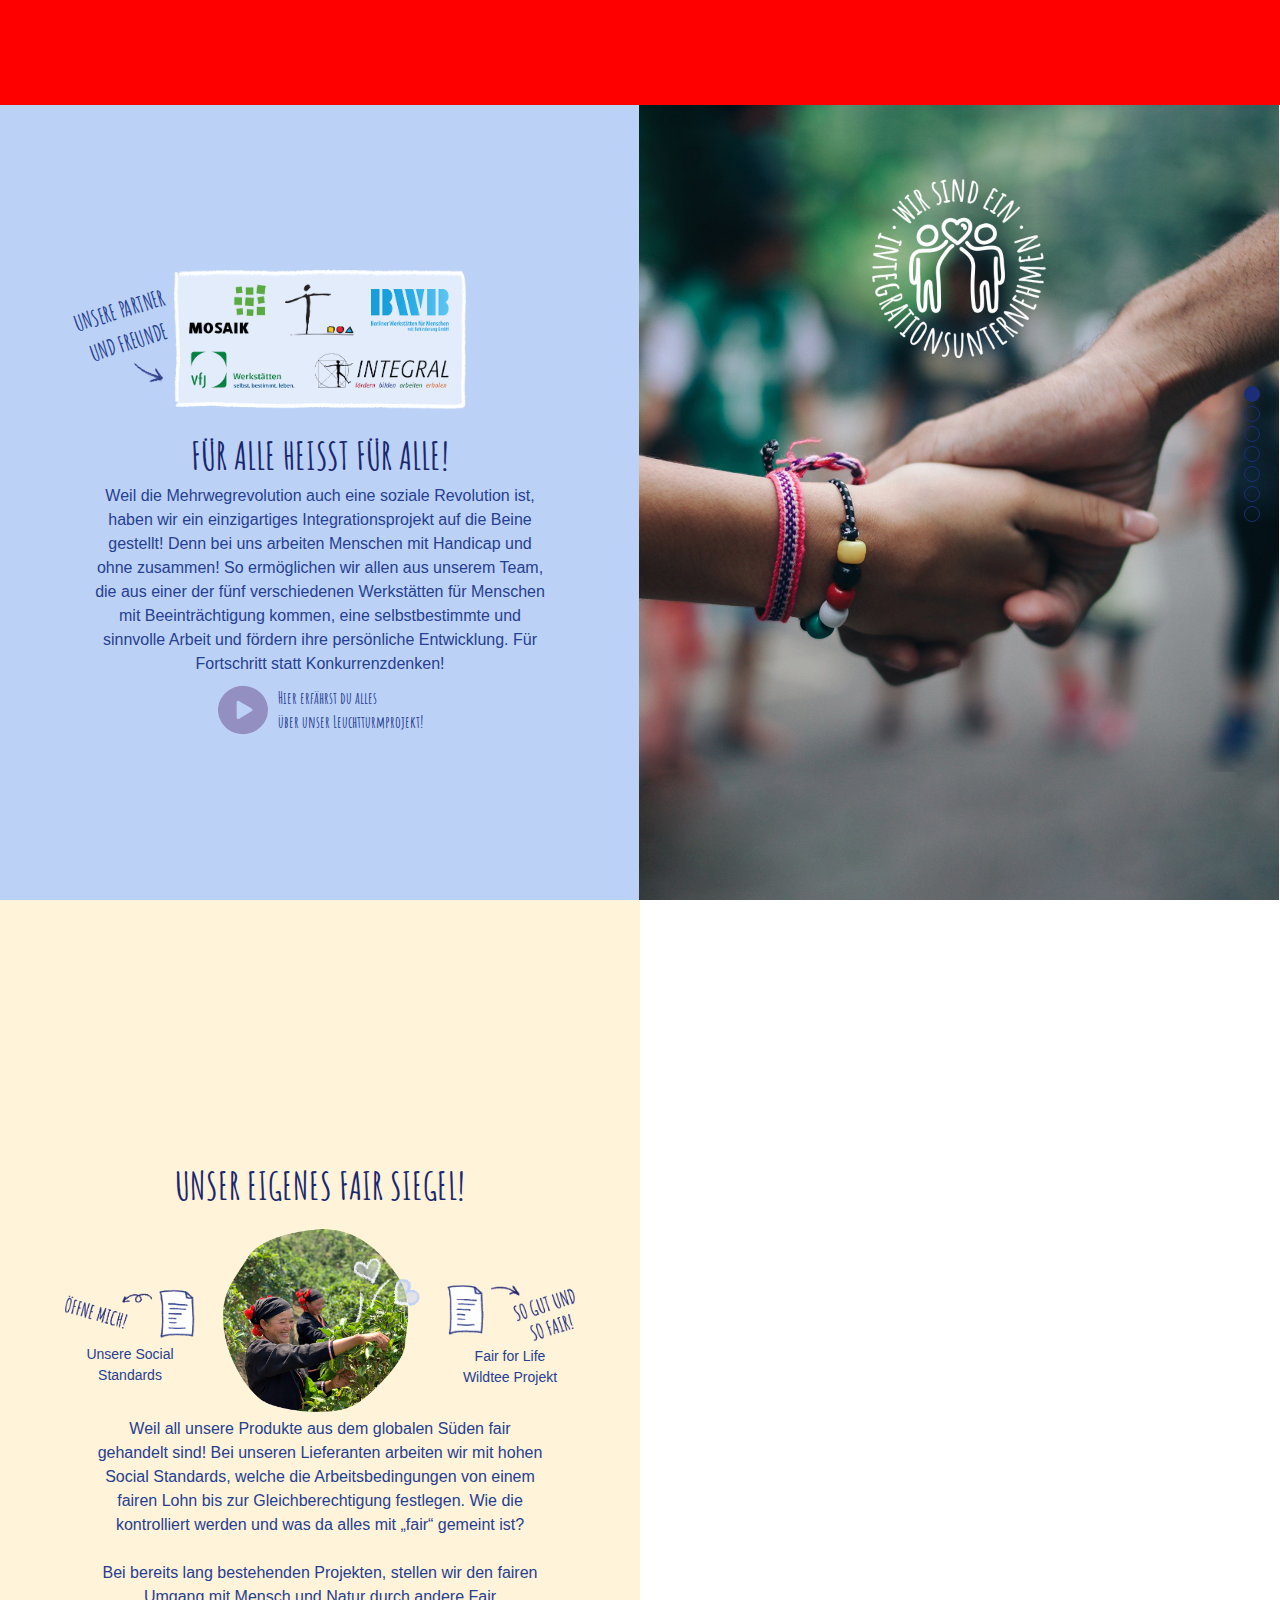
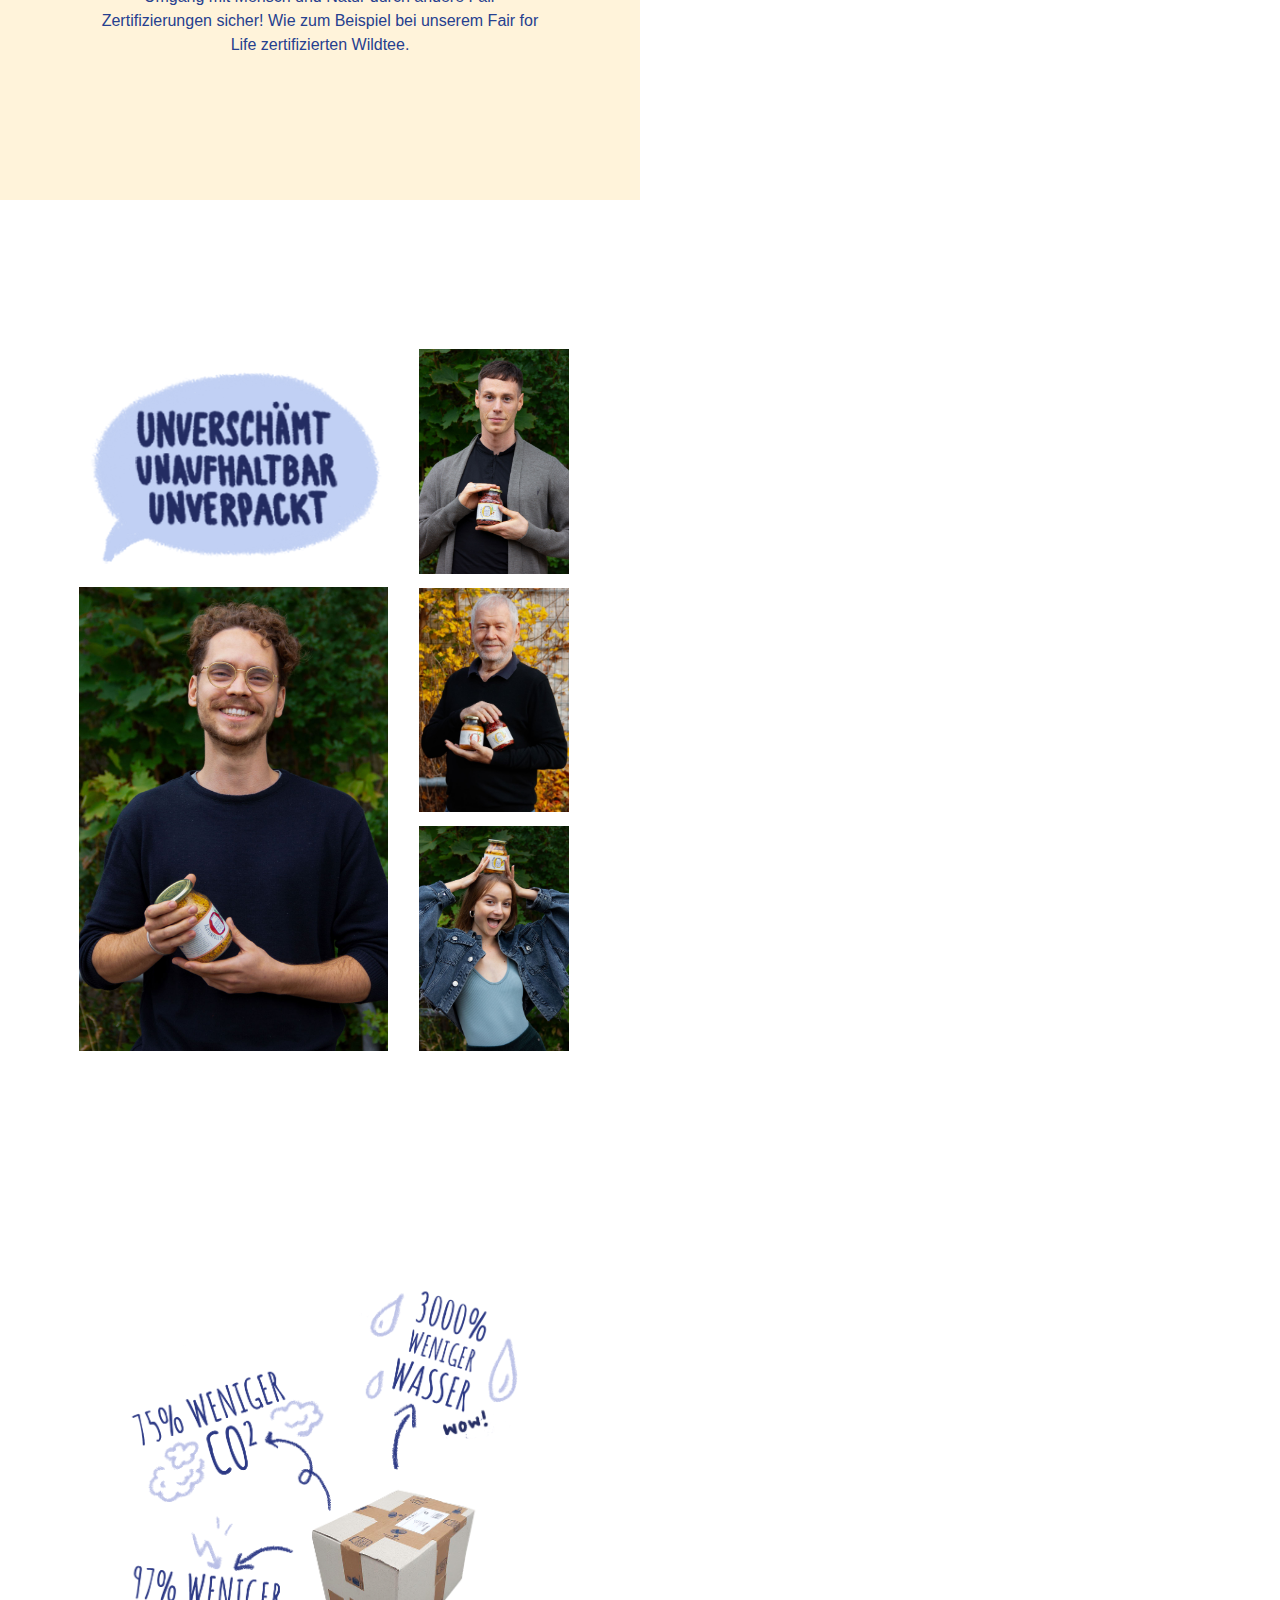
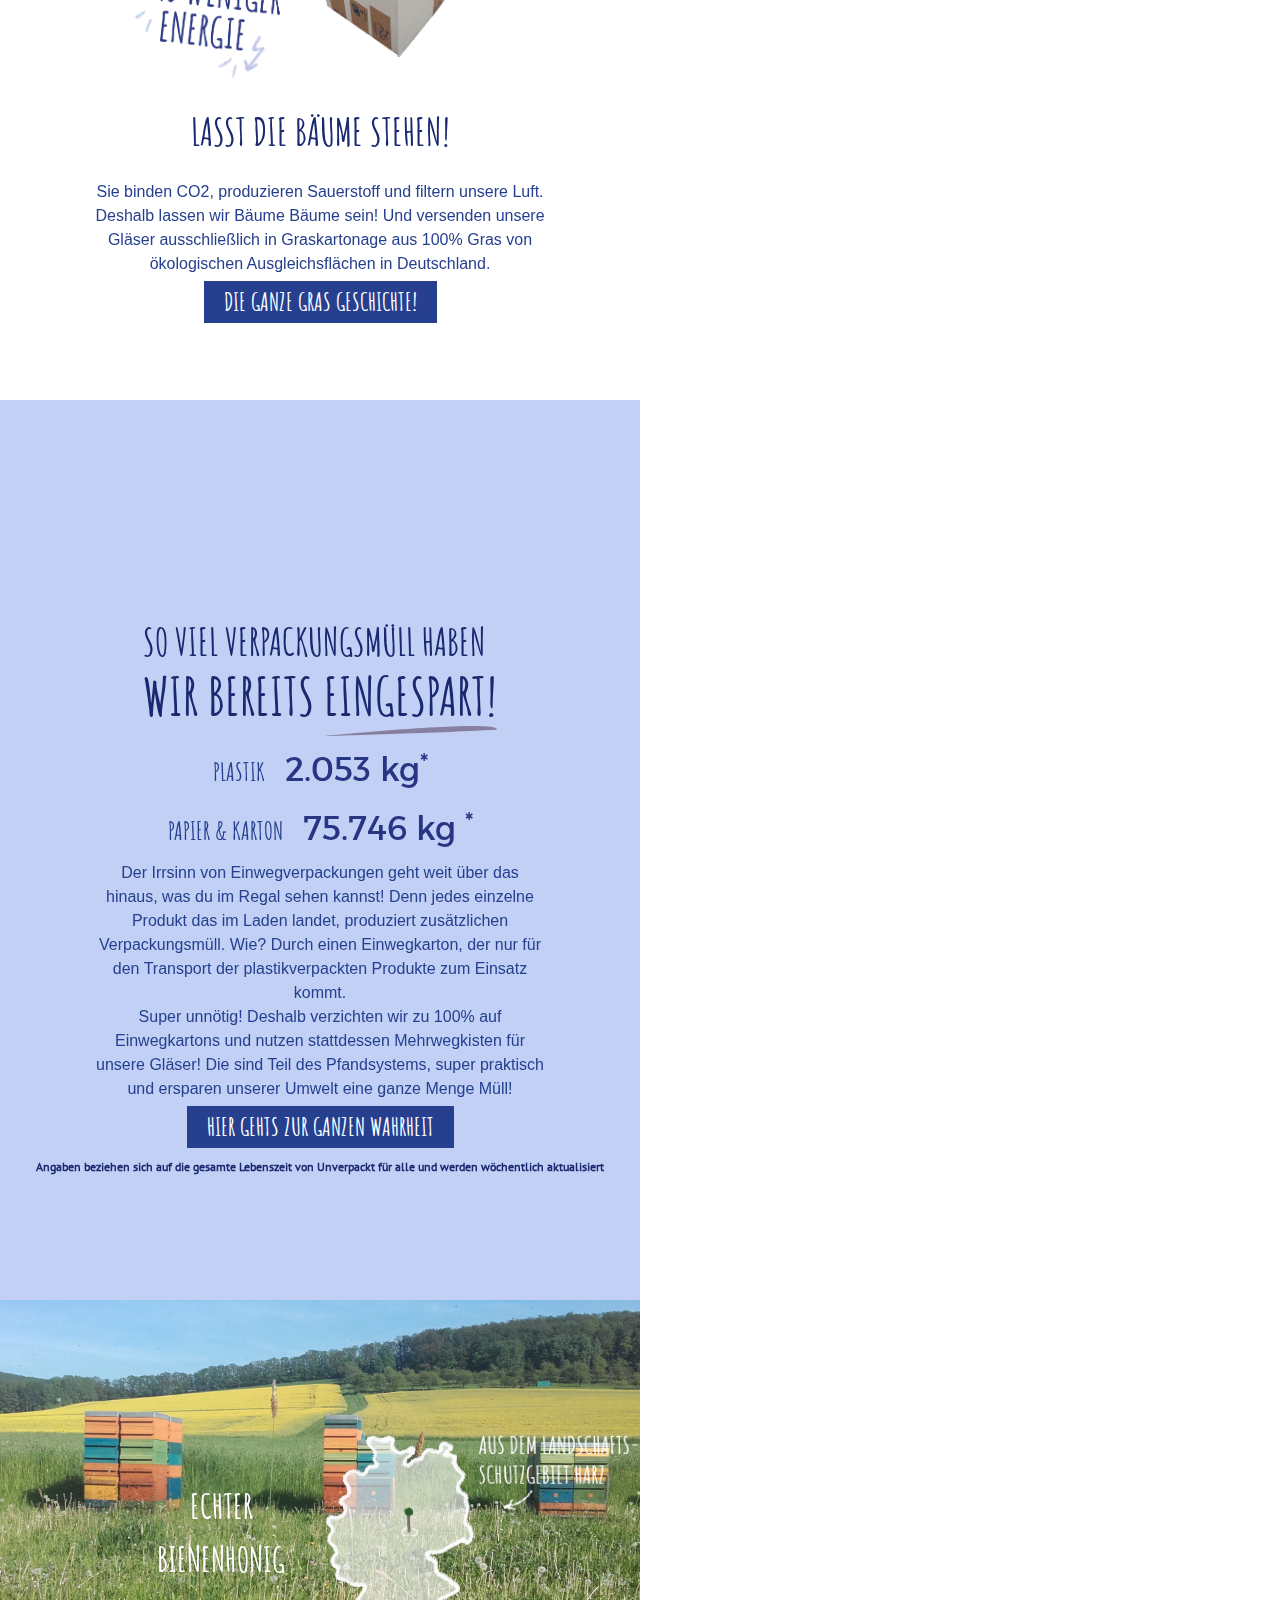
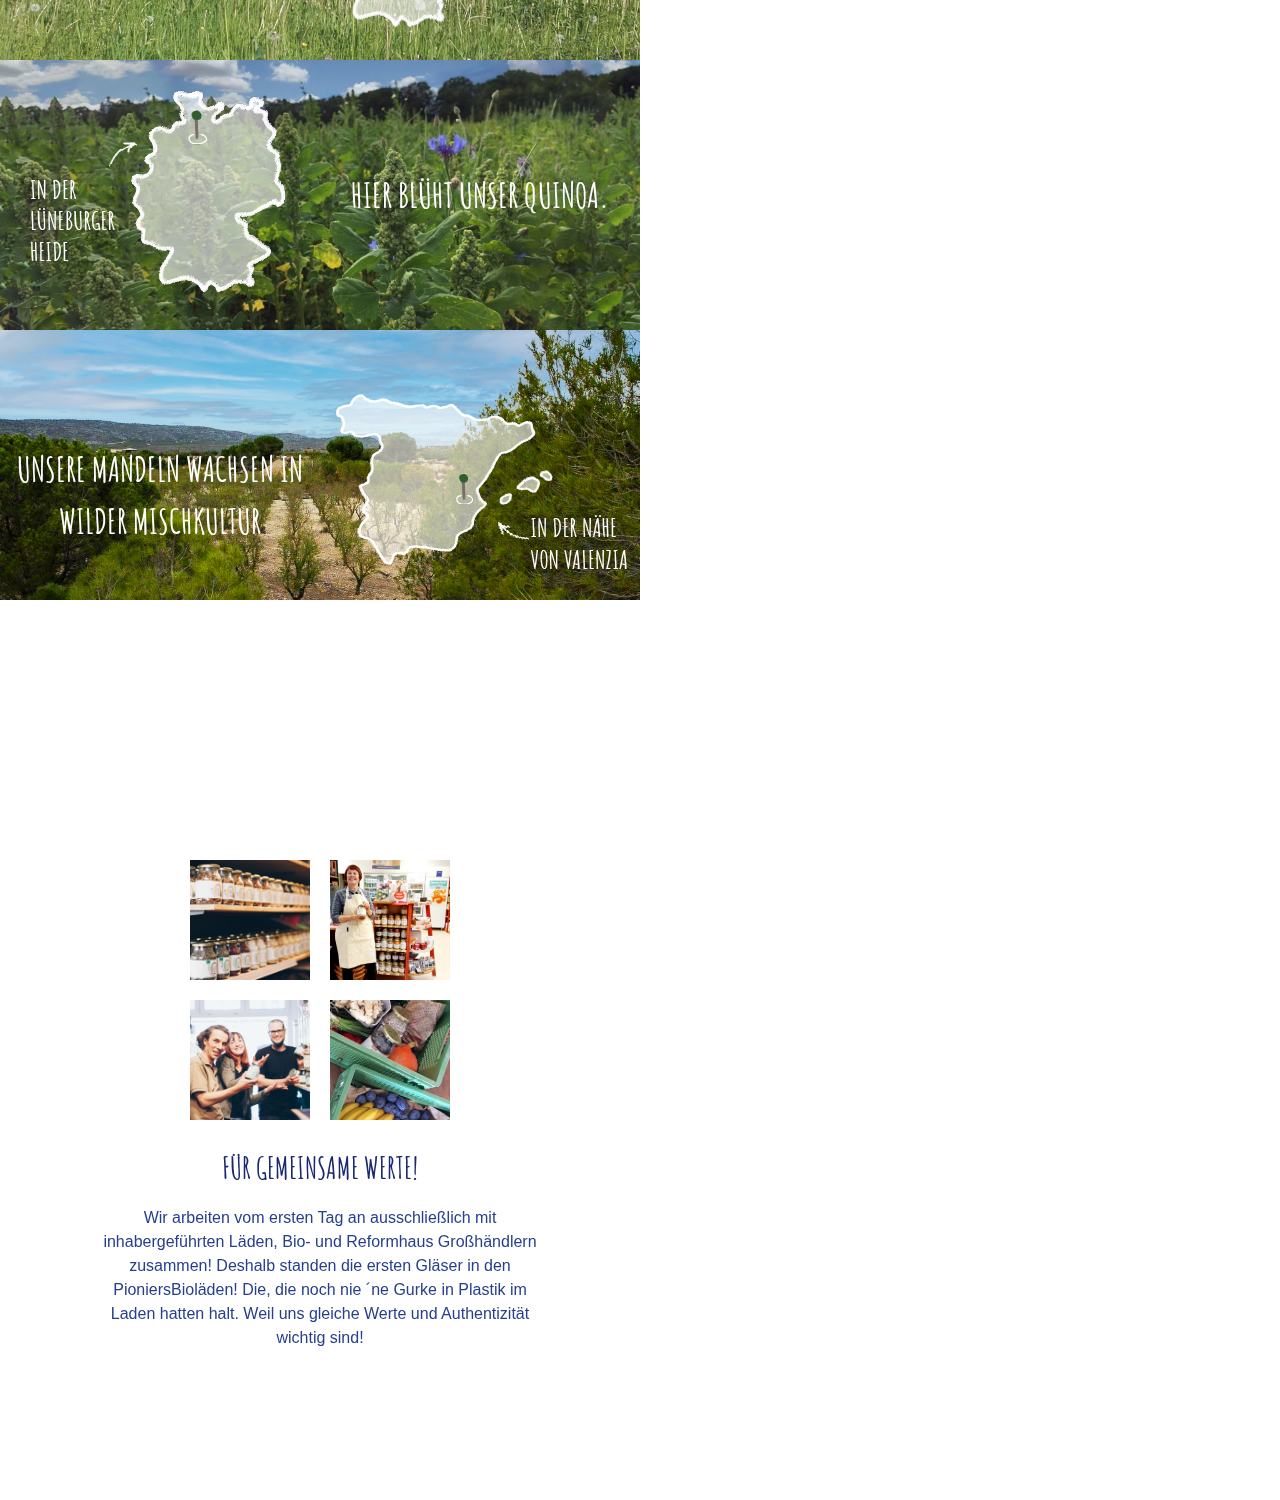
==== index.html @ de97c331 "update" ====
<!DOCTYPE html>
<html lang="en">
<head>
    <meta charset="UTF-8">
    <meta http-equiv="X-UA-Compatible" content="IE=edge">
    <meta name="viewport" content="width=device-width, initial-scale=1.0">
    <title>Document</title>
    <link rel="stylesheet" href="https://stackpath.bootstrapcdn.com/bootstrap/4.5.2/css/bootstrap.min.css" />
    <link rel="stylesheet" href="./jquery.multiscroll.css" />
    <link rel="stylesheet" href="./style.css">
</head>
<body>
    <div class="pseudo-header">
        
    </div>

    <div id="multiscroll">
        <div class="ms-left">
            <div class="ms-section split-slider__first-section_left-side" data-position="1">
                <div class="split-slider__section-wrapper">
                    <div class="split-slider__element">
                        <img src="./1/Das-sindWir_Inklusion_nur-kasten.png" alt="" class="split-slider__img split-slider__das-img">
                        <div class="split-slider__point-hint">
                            <p class="split-slider__point-hint-text hint-font">
                                UNSERE PARTNER<br>
                                UND FREUNDE
                            </p>
                            <img src="./1/Das-sindWir_Inklusion_nurPfeil.png" alt="" class="split-slider__point-hint-img">
                        </div>
                    </div>
                    <div class="split-slider__element">
                        <h3 class="split-slider__title text-center mb-0">
                            FÜR ALLE HEISST FÜR ALLE!
                        </h3>
                    </div>
                    <div class="split-slider__element">
                        <p class="split-slider__text text-center">
                            Weil die Mehrwegrevolution auch eine soziale Revolution ist, haben wir ein einzigartiges Integrationsprojekt auf die Beine gestellt! Denn bei uns arbeiten Menschen mit Handicap und ohne zusammen! So ermöglichen wir allen aus unserem Team, die aus einer der fünf verschiedenen Werkstätten für Menschen mit Beeinträchtigung kommen, eine selbstbestimmte und sinnvolle Arbeit und fördern ihre persönliche Entwicklung. Für Fortschritt statt Konkurrenzdenken!
                        </p>
                    </div>
                    <a href="https://vimeo.com/518509422https://vimeo.com/518509422" target="_blank" class="split-slider__element split-slider__link-wrapper d-flex align-items-center">
                        <img src="./1/Playbutton.svg" alt="" class="split-slider__img split-slider__play-button ">
                        <p class="split-slider__text hint-font">
                            Hier erfährst du alles
                            <br>
                            über unser Leuchtturmprojekt!
                        </p>
                    </a>
                </div>
            </div>
            <div class="ms-section split-slider__second-section_left-side" data-position="3">
                <div class="split-slider__section-wrapper">
                    <div class="split-slider__element">
                        <h3 class="split-slider__title text-center">
                            UNSER EIGENES FAIR SIEGEL!
                        </h3>
                    </div>
                    <div class="second_left-section__imgs-wrapper split-slider__element">
                        <div class="second-left-section__img-left">
                            <div class="split-slider__second-section_bottom">
                                <img src="./crop/Element 5.png" alt="" class="split-slider__img object-contain">
                            </div>
                            <p class="split-slider__text text-center ms__fs14px">
                                Unsere Social<br>
                                Standards
                            </p>
                        </div>

                        <img src="./2/FairerTee_mitHerz2.png" alt="" class="split-slider__img second-left-section__img">

                        <div class="secont-right-section__img-right">
                            <div class="split-slider__second-section_bottom">
                                <img src="./crop/Element 4.png" alt="" class="split-slider__img object-contain">
                            </div>
                            <p class="split-slider__text text-center ms__fs14px">
                                Fair for Life<br>
                                Wildtee Projekt
                            </p>
                        </div>
                    </div>
                    <div class="split-slider__element">
                        <p class="split-slider__text text-center">
                            Weil all unsere Produkte aus dem globalen Süden fair gehandelt sind!
                            Bei unseren Lieferanten arbeiten wir mit hohen Social Standards, welche
                            die Arbeitsbedingungen von einem fairen Lohn bis zur Gleichberechtigung
                            festlegen. Wie die kontrolliert werden und was da alles mit „fair“ gemeint ist?
                            <br>
                            <br>
                            Bei bereits lang bestehenden Projekten, stellen wir den fairen Umgang mit
                            Mensch und Natur durch andere Fair Zertifizierungen sicher! Wie zum Beispiel
                            bei unserem Fair for Life zertifizierten Wildtee.
                        </p>
                    </div>
                </div>
            </div>
            <div class="ms-section ms-third-section-left-part" data-position="5">
                <div class="ms-container d-flex">
                    <div class="ms-row ms-left-side-colmumn">
                        <div class="ms-col ms-left-side-column__block__top">
                            <img src="./3-noch nicht vollständig/Sprechblase_unverschaemt-unaufhaltbar-unverpackt.png" alt="" class="ms-left-side-column__img__top">
                        </div>
                        <div class="ms-col ms-left-column-wrapper">
                            <img src="./3-noch nicht vollständig/Leonhard1.jpg" alt="" class="ms-hover-img ms-left-side-column__img__bottom">
                            <img src="./3-noch nicht vollständig/Leonhard2.jpg" alt="" class="ms-hover-img">
                        </div>
                    </div>
                    <div class="ms-row ms-right-side-column">
                        <div class="ms-col">
                            <img src="./3-noch nicht vollständig/Timo1.jpg" alt="" class="ms-hover-img">
                            <img src="./3-noch nicht vollständig/Timo3.jpg" alt="" class="ms-hover-img">
                        </div>
                        <div class="ms-col">
                            <img src="./3-noch nicht vollständig/new/Peter1.jpg" alt="" class="ms-hover-img">
                            <img src="./3-noch nicht vollständig/new/Peter2.jpg" alt="" class="ms-hover-img">
                        </div>
                        <div class="ms-col">
                            <img src="./3-noch nicht vollständig/new/Josephine-1.jpg" alt="" class="ms-hover-img">
                            <img src="./3-noch nicht vollständig/Josephine-2.jpg" alt="" class="ms-hover-img">
                        </div>
                    </div>
                </div>
            </div>
            <div class="ms-section split-slider__third-section-left-side" data-position="7">
                <div class="split-slider__section-wrapper">
                    <div class="split-slider__element">
                        <img src="./4/Einsparung_Graskarton.png" alt="" class="thid-section__img_left-side">
                    </div>
                    <div class="split-slider__element">
                        <h3 class="split-slider__title">
                            LASST DIE BÄUME STEHEN!
                        </h3>
                    </div>
                    <div class="split-slider__element">
                        <p class="split-slider__text text-center split-slider__big-text">
                            Sie binden CO2, produzieren Sauerstoff und filtern unsere Luft.
                            Deshalb lassen wir Bäume Bäume sein! Und versenden unsere
                            Gläser ausschließlich in Graskartonage aus 100% Gras von
                            ökologischen Ausgleichsflächen in Deutschland.
                        </p>
                    </div>
                    <div class="split-slider__element">
                        <a class="split-slider__blue-button" href="https://www.unverpackt-fuer-alle.de/blog/portfolio-item/unser-versand/" target="_blank">
                            <h6>  DIE GANZE GRAS GESCHICHTE! </h6>
                        </a>
                    </div>
                </div>
            </div>
            <div class="ms-section split-slider__fourth-section_left-side" data-position="9">
                <div class="split-slider__section-wrapper ">
                    <div class="split-slider__element">
                        <h3 class="split-slider__title fourth-section__left-side-title">
                            SO VIEL VERPACKUNGSMÜLL HABEN
                        </h3>
                        <h4 class="fourth-section__left-side-title text-center">
                            WIR BEREITS  <span class="split-slider__border-img_bottom">EINGESPART!</span>
                        </h4>
                    </div>
                    <div class="split-slider__element d-flex flex-column align-items-center">
                        <h5 class="split-slider__title">
                            PLASTIK <span class="split-slider__big-num">2.053 kg<span class="little-sim">*</span></span>
                        </h5>   
                        <h5 class="split-slider__title">
                            PAPIER & KARTON <span class="split-slider__big-num">75.746 kg <span class="little-sim">*</span></span>
                        </h5>  
                    </div>
                    <div class="split-slider__element">
                        <p class="split-slider__text text-center">
                            Der Irrsinn von Einwegverpackungen geht weit über das hinaus, was du
                            im Regal sehen kannst! Denn jedes einzelne Produkt das im Laden landet,
                            produziert zusätzlichen Verpackungsmüll. Wie? Durch einen Einwegkarton,
                            der nur für den Transport der plastikverpackten Produkte zum Einsatz kommt. 
                            <br>
                            Super unnötig! Deshalb verzichten wir zu 100% auf Einwegkartons und
                            nutzen stattdessen Mehrwegkisten für unsere Gläser! Die sind Teil des
                            Pfandsystems, super praktisch und ersparen unserer Umwelt eine ganze
                            Menge Müll! 
                        </p>   
                    </div>
                    <div class="split-slider__element br-unset">
                        <a href="https://www.unverpackt-fuer-alle.de/blog/portfolio-item/gesparter-verpackungsmuell/" target="_blank" class="split-slider__blue-button br-unset">
                            <h6 class="br-unset">HIER GEHTS ZUR GANZEN WAHRHEIT</h6>
                        </a>   
                    </div>
                    <div class="split-slider__element">
                        <div class="split-slider__hint pt-sans" style="font-weight: 700; font-size: 12px;">
                            Angaben beziehen sich auf die gesamte Lebenszeit von Unverpackt für alle und werden wöchentlich aktualisiert
                        </div>
                    </div>
                </div>
            </div>
            <div class="ms-section split-slider__sixth-section_left-side" data-position="11">
                <div class="split-slider__map_top">
                    <div class="d-flex split-slider__map-wrapper justify-content-center align-items-end">
                        <p class="split-slider__title-map">
                            ECHTER<br>
                            BIENENHONIG
                        </p>
                        <div class="split-slider__element">
                            <div class="splider-slider__element-map-wrapper">
                                <img src="./6/Deutschland_Harz_mitText.png" alt="" class="split-slider__map">
                            </div>
                        </div>
                    </div>
                </div>
                <div class="split-slider__map_center">
                    <div class="d-flex justify-content-center align-items-end">
                        <div class="split-slider__element">
                            <div class="splider-slider__element-map-wrapper">
                                <img src="./6/Deutschland_LueneburgerHeide_mitText.png" alt="" class="split-slider__map">
                            </div>
                        </div>
                        <p class="split-slider__title-map">
                            HIER BLÜHT UNSER QUINOA.
                        </p>
                    </div>
                </div>
                <div class="split-slider__map_bottom">
                    <div class="d-flex  justify-content-center align-items-end">
                        <p class="split-slider__title-map">
                            UNSERE MANDELN WACHSEN IN<br>
                            WILDER MISCHKULTUR
                        </p>
                        <div class="split-slider__element">
                            <div class="splider-slider__element-map-wrapper">
                                <img src="./6/Spanien_Valenzia_mitText.png" alt="" class="split-slider__map">
                            </div>
                        </div>
                    </div>
                </div>
            </div>
            <div class="ms-section split-slider__seventh-section_left-side" data-position="13">
               <div class="split-slider__section-wrapper ">
                   <div class="d-flex flex-column align-items-center justify-cotent-center split-slider__element">
                        <div class="d-flex split-slider__element">
                            <img src="./7/Laeden_1.jpg" alt="">
                            <img src="./7/Laeden_2.jpg" alt="">
                        </div>
                        <div class="d-flex split-slider__element">
                            <img src="./7/Laeden_3.jpg" alt="">
                            <img src="./7/Laeden_4.jpg" alt="">
                        </div>
                   </div>
                   <div class="split-slider__element">
                       <h2 class="split-slider__title">
                            FÜR GEMEINSAME WERTE!
                       </h2>
                       <p class="split-slider__text text-center">
                        Wir arbeiten vom ersten Tag an ausschließlich mit
                        inhabergeführten Läden, Bio- und Reformhaus Großhändlern
                        zusammen! Deshalb standen die ersten Gläser in den PioniersBioläden! Die, die noch nie ´ne Gurke in Plastik im Laden hatten
                        halt. Weil uns gleiche Werte und Authentizität wichtig sind!                        
                       </p>
                   </div>
               </div> 
            </div>
        </div>

        <div class="ms-right">
            <div class="ms-section split-slider__first-section_right-side" data-position="2"></div>
            <div class="ms-section split-slider__second-section_right-side" data-position="4">
                <div class="split-slider__section-wrapper justify-content-center">
                    <div class="d-flex split-slider__block_top">
                        <img src="./2/Element 12.png" alt="" class="split-slider__img">

                        <div class="d-flex split-slider__block_center">
                            <a href="https://www.unverpackt-fuer-alle.de/blog/portfolio-item/fair-siegel/" target="_blank" class="split-slider__white-button ms-border">
                                <h6>MEHR DAZU</h6>
                            </a>
                        </div>
                    </div>
                    
                    <div class="d-flex split-slider__block-bottom">

                    </div>
                </div>
            </div>
            <div class="ms-section ms-third-section-right-part" data-position="6">
                <div class="ms-container d-flex">
                    <div class="ms-row ms-right-side-column">
                        <div class="ms-col ms-col-first-img">
                            <img src="./3-noch nicht vollständig/new/Wolfgang1.jpg" alt="" class="ms-hover-img">
                            <img src="./3-noch nicht vollständig/Wolfgang2.jpg" alt="" class="ms-hover-img">
                        </div>
                        <div class="ms-col">
                            <img src="./3-noch nicht vollständig/Leon1.jpg" alt="" class="ms-hover-img">
                            <img src="./3-noch nicht vollständig/Leon3.jpg" alt="" class="ms-hover-img">
                        </div>
                        <div class="ms-col ms-left-column-single-message">
                            <img src="./3-noch nicht vollständig/Sprechblase_Viva-la-Mehrwegrevolution.png" class="ms-left-column-single__img">
                        </div>
                    </div>
                    <div class="ms-row ms-left-side-colmumn ms-right-section__ms-left-side-colmumn">
                        <div class="ms-col ms-left-column-single-message">
                            <img src="./3-noch nicht vollständig/Sprechblase_Glaeser-an-die-macht.png" alt="" class="ms-img-blue">
                        </div>
                        <ms class="ms-row ms-container-columns">
                            <div class="ms-row flex-column">
                                <div class="ms-col">
                                    <img src="./3-noch nicht vollständig/Vanessa1.jpg" alt="" class="ms-hover-img">
                                    <img src="./3-noch nicht vollständig/Vanessa2.jpg" alt="" class="ms-hover-img">
                                </div>
                                <div class="ms-col">
                                    <img src="./3-noch nicht vollständig/Jakob1.jpg" class="ms-hover-img">
                                    <img src="./3-noch nicht vollständig/Jakob2.jpg" class="ms-hover-img">
                                </div>
                            </div>
                            <div class="ms-row flex-column ms-container-columns__right-side">
                                <div class="ms-col">
                                    <img src="./3-noch nicht vollständig/Waltraud1.jpg" alt="" class="ms-hover-img">
                                    <img src="./3-noch nicht vollständig/Waltraud2.jpg" alt="" class="ms-hover-img">
                                </div>
                                <div class="ms-col">
                                    <img src="./3-noch nicht vollständig/Lou-1.jpg" alt="" class="ms-hover-img">
                                    <img src="./3-noch nicht vollständig/new/Lou2.jpg" alt="" class="ms-hover-img">
                                </div>
                            </div>
                        </ms>
                    </div>
                </div>
            </div>
            <div class="ms-section split-slider__third-section_right-side" data-position="8">
                <div class="d-flex flex-column split-slider__section-wrapper">
                    <div class="split-slider__element">
                        <h3 class="split-slider__title text-center">
                            UNSER HERZ SCHLÄGT GANZHEITLICH NACHHALTIG
                        </h3>
                    </div>
                    <div class="split-slider__element">
                        <img src="./4/Graskarton_Glas.png" alt="" class="third-section__img_right">
                    </div>
                    <div class="split-slider__element third-section__info-block">
                        <p class="split-slider__text text-center third-section__subimg-text">
                            Weichmacher im Deckel und Erdöl im Etikett sind
                            leider ganz normal in der Lebensmittelindustrie.
                            Bei uns nicht. Wir verzichten auf beides.
                        </p>
                    </div>
                    <div class="split-slider__element ss-button-container">
                        <a href="http://unverpackt-umgedacht.de/blog/portfolio-item/deckel/" target="_blank" class="split-slider__white-button">
                            <h6>ZUM DECKEL</h6>
                        </a>
                        <a href="http://unverpackt-umgedacht.de/blog/portfolio-item/etikett/" target="_blank" class="split-slider__white-button">
                            <h6>ZUM ETIKETT</h6>
                        </a>
                    </div>
                </div>
            </div>
            <div class="ms-section split-slider__fourth-section_right-side" data-position="10">
                <div class="d-flex flex-column split-slider__section-wrapper"></div>
            </div>
            <div class="ms-section split-slider__sixth-section_right-side" data-position="12">
                <div class="d-flex flex-column split-slider__section-wrapper ">
                    <div class="split-slider__element">
                        <img src="./6/Lupe.png" alt="" class="sixth-section__loupe">
                    </div>
                    <div class="split-slider__element">
                        <h2 class="split-slider__title mb-2">
                            REGIONAL ODER INTERNATIONAL?
                        </h2>
                        <h4 class="split-slider__title text-center m-4 seventh-section__subtitle">
                            100% TRANSPARENT AUF JEDEN FALL!
                        </h4>
                        <div class="split-slider__text text-center m-0">
                            In jedem unserer Gläschen steckt eine Geschichte,
                            von der wir euch erzählen wollen! Mutige Bauern
                            die anfangen, das Korn der Inkas auf deutschen
                            Felder anzubauen, Mandelbäume die in Mischkultur
                            die Biodiversität schützen oder Kaffeebauern,
                            die einzigartige Kooperativen zum Schutz des
                            Regenwaldes und für fairen Handel aufbauen.
                            Wie Menschen auf der ganzen Erde mit ihren
                            Lebensmitteln die Welt verändern?
                        </div>    
                    </div>
                    <div class="split-slider__element">
                        <a href="https://www.unverpackt-fuer-alle.de/liste/blog/" target="_blank" class="split-slider__white-button">
                            <h6>ERFÄHRST DU HIER</h6>
                        </a>
                    </div>
                </div>
            </div>
            <div class="ms-section split-slider__seventh-section_right-side" data-position="14">
                <div class="split-slider__section-wrapper ">
                    <div class="split-slider__element">
                        <div class="split-slider__element">
                            <img src="./7/Laden_Zeichnung.png" alt="" class="split-slider__img seventh-section__img_right">
                        </div>
                    </div>
                    <div class="split-slider__element">
                        <p class="split-slider__text text-center">
                            Du willst wissen, ob’s die Gläschen schon in deiner Nähe
                            gibt? Dann schau mal in unserer Ladensuche nach.
                            
                        </p>
                        <a href="https://www.unverpackt-fuer-alle.de/ladensuche/" target="_blank" class="split-slider__blue-button">
                           <h6> LOS GEHT‘S</h6>
                        </a>
                    </div>
                </div>
            </div>
        </div>
    </div>
    <!-- <script src="./jQuery1.12.4.js"></script> -->
    
    <!-- <script src="./piratMulti.js"></script> -->
    <script
  src="https://code.jquery.com/jquery-3.5.1.min.js"
  integrity="sha256-9/aliU8dGd2tb6OSsuzixeV4y/faTqgFtohetphbbj0="
  crossorigin="anonymous"></script>
    <script src="./multiscroll.js-master/jquery.multiscroll.js"></script>
    <script src="./multiscroll.js-master/vendors/jquery.easings.min.js"></script>

    <script>
     if (window.screen.width > 1000) {
        $(document).ready(function() {
    $('multiscroll').multiscroll({
        navigation: true,
        scrollingSpeed: 1000,
        loopTop: true,
        loopBottom: true,
        css3: true,
        afterRender: function() {
            if (window.screen.width < 1000) {
                console.log('destroy')
                $.fn.multiscroll.destroy();
            }
        },
        afterLoad: function() {
            if (window.screen.width < 1000) {
                console.log('destroy2')
                $.fn.multiscroll.destroy();
            }
        }
    });
})
     }
    </script>
    <script src="./responsive.js"></script>
</body>
</html>
---- style.css ----
:root {
    --light-blue: #BCD1F6;
    --light: #FFF3DA;
    --title-color: #19286F;
    --text-color: #26408f;
    --dark-blue: #283583;

    --title-font: 'Amata';
    --text-font: 'Montserrat'
}

@font-face {
    font-family: Amata; /* Имя шрифта */
    /* src: url(./15467.ttf);  */
    src: url(./fonts/AmaticSC-Bold.ttf); /* Путь к файлу со шрифтом */
}
@font-face {
    font-family: Montserrat; /* Имя шрифта */
    src: url(./fonts/montserratbold.ttf); /* Путь к файлу со шрифтом */
    font-weight: 700;
}
@font-face {
    font-family: Montserrat; /* Имя шрифта */
    src: url(./fonts/montserrat.ttf); /* Путь к файлу со шрифтом */
}
@font-face {
    font-family: PT-sans; /* Имя шрифта */
    src: url(./2221.ttf); /* Путь к файлу со шрифтом */
}

.pt-sans {
    font-family: 'PT-sans' !important;
    font-size: 14px;
}

h1, h2, h3, h4, h5, h6 {
    font-family: var(--title-font);
    font-weight: 700;
}

.br-unset {
    border: unset;
}

/* Point navigation */
#multiscroll-nav span {
    padding: 7px;
    border-color: #1d2e78;
}

#multiscroll-nav .active span {
    background: #1d2e78 !important;
    border-color: #1d2e78;
}

.hint-font {
    font-family: 'Amata';
}

split-slider__second-section_left-side .split-slider__element {
    /* max-width: 350px; */
    max-height: 300px;
}

.split-slider__gra_img {
    width: calc(50% + 5vw) !important;
    display: flex;
    margin: 0 auto;
}
@media (max-width: 1500px) and (min-height: 900px) {
    .split-slider__das-img {
        width: 350px !important;
    }
}
@media (max-width: 1350px) and (min-width: 1200px) {
    .third-section__img_right {
        width: calc(25% + 2vw);
        display: flex;
        margin: 0 auto;
    }
    .seventh-section__img_right {
        width: calc(70% + 3vw) !important;
        display: flex;
        margin: 0 auto;
    }
    .split-slider__text {
        font-size: 16px !important;
        margin: 20px 0 !important;
    }
    h3.split-slider__title {
        font-size: calc(25px + 1vw) !important;
    }
    .split-slider__second-section_bottom .split-slider__img {
        width: 150px !important;
    }
    .second-left-section__img-left {
        position: relative;
        right: 25px;
    }
    .secont-right-section__img-right {
        position: relative;
        left: 25px;
    }
    .split-slider__das-img {
        width: 350px !important; /* calc(50% + 2vw) */
        display: flex;
        margin: 0 auto;
    }
    .split-slider__third-section-left-side .split-slider__gra_img {
        width: 350px !important;
    }
    .sixth-section__loupe {
        width: 95px !important;
    }
    h2.split-slider__title {
        font-size: 30px !important;
    }
    .split-slider__seventh-section_left-side img {
        width: 150px !important;
        height: 150px !important;
    }
    .split-slider__big-num {
        font-size: calc(30px + 1vw) !important;
    }
    h5.split-slider__title {
        font-size: 25px !important;
    }
}
/* @media (max-width: 1200px) and (min-width: 1000px) { */
    @media (max-width: 1500px) and (min-height: 500px) and (max-height: 900px) and (min-width: 1000px) {
    .third-section__img_right {
        width: calc(25% + 2vw);
        display: flex;
        margin: 0 auto;
    }
    .seventh-section__img_right {
        width: calc(70% + 3vw) !important;
        display: flex;
        margin: 0 auto;
    }
    .split-slider__text {
        font-size: 16px !important;
        margin: 5px 0 !important;
    }
    h3.split-slider__title {
        font-size: calc(25px + 1vw) !important;
    }
    .split-slider__second-section_bottom .split-slider__img {
        width: 130px !important;
    }
    .split-slider__das-img {
        width: 350px !important; /* calc(50% + 2vw) */
        display: flex;
        margin: 0 auto;
    }
    .split-slider__third-section-left-side .split-slider__gra_img {
        width: 250px !important;
    }
    .sixth-section__loupe {
        width: 95px !important;
    }
    h2.split-slider__title {
        font-size: 30px !important;
    }
    .split-slider__seventh-section_left-side img {
        width: 109px !important;
        height: auto !important;
    }
    .split-slider__big-num {
        font-size: calc(20px + 1vw) !important;
    }
    h5.split-slider__title {
        font-size: 25px !important;
    }
    .split-slider__point-hint {
        position: absolute;
        top: 20%;
        left: -129px;
    }
    
    .split-slider__point-hint-text {
        transform: rotate(-17deg);
        position: relative;
        right: -35px !important;
        font-size: 12px;
        top: -3px;
    }
    
    .split-slider__point-hint-img {
        /* position: absolute;
        top: 27px !important;
        right: -25px !important;
        width: 24px;
        transform: scale(1, -1) rotate(-95deg); */
    }
}

@media (max-width: 1200px) {

}

.mw100p {
    max-width: 100%;
}

@media (max-width: 1000px) {
    body, html, .multiscroll {
        overflow: scroll !important;
    }
    .split-slider__second-section_left-side .split-slider__element  {
        height: auto !important;
    }
    .thid-section__img_left-side {
    }
    .split-slider__1000-dn {
        display: none !important;
    }
    .ms-left {
        width: 100% !important;
        height: 100% !important;
        position: relative !important;
    }
    .ms-right {
        width: 100% !important;
        height: 100% !important;
        position: relative !important;
    }
    .split-slider__big-num {
        font-size: calc(30px + 1vw) !important;
    }
    h5.split-slider__title {
        font-size: 25px !important;
    }
    .split-slider__seventh-section_left-side img {
        width: 90px !important;
        height: 90px !important;
    }
    .split-slider__sixth-section_left-side .split-slider__title-map {
        font-size: 22px !important;
    }
    .split-slider__section-wrapper  {
        margin-top: 0 !important;
        height: calc(100% - 70px) !important;
        padding-top: 30px !important;
        padding-bottom: 30px !important;
    }
    .third-section__subimg-text {
        padding-bottom: 70px !important;
        padding-top: 70px !important;
    }
    .split-slider__fourth-section_right-side {
        height: 100vh;
        width: 100vw;
        background-position: center !important;
    }
}

/* Will be remove */
.pseudo-header {
    position: absolute;
    width: 100%;
    height: 105px;
    background: red;
    z-index: 2;
}
@media (max-width: 1000px) {
    .pseudo-header {
        display: none;
    }
}
@media (max-width: 1500px) and (min-height: 500px) and (max-height: 900px) and (min-width: 1000px) {
    .split-slider__seventh-section_left-side img {
        width: 120px !important;
        height: 120px !important;
    }
    .split-slider__seventh-section_right-side img {
        width: 450px !important;
    }
    .split-slider__first-section_left-side .split-slider__das-img {
        width: 300px !important;
    }
}
@media (max-width: 1000px) {
    .split-slider__seventh-section_right-side img {
        width: 300px !important;
    }
    .split-slider__point-hint {
        display: none !important;
    }
}


/* Common begin */

.seventh-section__subtitle {
    margin: 0 !important;
    font-size: calc(14px + 1vw) !important;
    margin-bottom: 10px !important;
}

.little-sim {
    font-size: 24px;
    vertical-align: text-top;
}

.split-slider__section-wrapper {
    display: flex;
    flex-direction: column;
    align-items: center;
    /* justify-content: space-around; */
    height: calc(100% - 105px);
    max-width: 650px;
    width: 100%;
    margin: 0 auto;
    padding: 0 20px;
    /* padding-top: 125px;
    padding-bottom: 30px; */
    margin-top: 105px;
}
@media (min-width: 1000px) {
    .split-slider__section-wrapper {
        justify-content: center;    
    }
}

.split-slider__element {
    position: relative;
}

.split-slider__img {
    width: 100%;
    height: 100%;
}

/* 
.ms-left {
    width: 50%;
}

.ms-right {
    width: 50%;
}
 */
h2.split-slider__title {
    font-size: calc(30px + 1vw);
    text-align: center;
    color: var(--title-color);
    margin: 20px 0;
}

h3.split-slider__title {
    margin: 20px 0;
    font-size: calc(40px + 1vw);
    color: var(--title-color);
}

h4.split-slider__title {
    margin: 20px 0;
    font-size: 20px;
    color: var(--text-color);
}

h5.split-slider__title {
    margin: 10px 0;
    font-size: 35px;;
    color: var(--text-color);
}
h6 {
    margin: 15px auto;
}

.split-slider__big-num {
    font-family: var(--text-font);
    font-size: calc(40px + 1vw);
    font-weight: 500;
    color: var(--dark-blue);   
    margin-left: 15px;
}

.split-slider__hint {
    font-family: var(--title-font);
    margin: 10px 0;
    text-align: center;
    font-size: 10px;
    font-weight: 600;
    /* color: var(--dark-blue); */
    color: var(--title-color);
}

.w60p {
    width: 60%;
}

.w85p {
    width: 85%;
}

.w100p {
    width: 100%;
}

.object-contain {
    object-fit: contain;
}

.split-slider__blue-button {
    color: #FFF;
    background: var(--text-color);
}

.split-slider__blue-button h6 {
    font-size: 25px;
    font-weight: 200;
    padding: 6px 20px;
}
.split-slider__white-button h6 {
    font-size: 25px;
    font-weight: 600;
    padding: 6px 30px;
    background-color: #FFF;
}
.split-slider__white-button h6:hover {
    color: var(--text-color);
}

.split-slider__white-button {
    color: var(--text-color);
    background: #FFF;
}

.split-slider__text {
    margin: 20px 0;
    font-size: 20px;
    color: var(--text-color);
}
@media (max-width: 1350px) and (min-width: 1000px) {
    .split-slider__text {
        max-width: 450px !important;
    }
}

.split-slider__big-text {
    /* font-family: var(--text-font); */
    font-size: 18px;
}

/* Common close */


/* First Section Left Part */

.split-slider__link-wrapper {
    cursor: pointer;
}

.split-slider__point-hint {
    display: flex;
    flex-direction: column;
    align-items: flex-end;
    position: absolute;
    top: 20%;
    left: -128px;
}

.split-slider__point-hint-text {
    transform: rotate(-17deg);
    position: relative;
    right: -6px;
    top: -3px;
    font-family: 'Amata';
    color: var(--text-color);
    font-size: 22px;
    text-align: center;
}

.split-slider__point-hint-img {
    position: absolute;
    top: 60px;
    left: 100%;
    width: 24px;
    transform: scale(1, -1) rotate(-95deg);
}

.split-slider__first-section_left-side {
    background: var(--light-blue);
}

.split-slider__play-button {
    width: 50px;
    height: 50px;
    margin-right: 10px;
}

.split-slider__block-pointer {
    position: absolute;
}

.split-slider__arrow-point {
    transform: scale(-1, 1) rotate(70deg);
    width: 20px;
}

.ms__fs14px {
    font-size: 16px !important;
}
@media (max-width: 1400px) and (min-width: 1000px) {
    .ms__fs14px {
        font-size: 14px !important;
    }
}

/* First Section Right Part */
.split-slider__first-section_right-side {
    background: url(./1/Das-sind-wir_Inklusion.jpg);
    background-position: 50% 0%;
    background-size: cover;
    background-repeat: no-repeat;
}


/* Second Section Left Part */

.second-left-section__img-left, .secont-right-section__img-right {
    position: relative;
    top: 18px;
}

@media (min-width: 1670px) {
    .second-left-section__img-left {
        right: 37px;
    }
    .secont-right-section__img-right {
        left: 30px;
    }
}
@media (min-width: 1400px) {
    .second-left-section__img-left {
        right: 15px;
    }
    .secont-right-section__img-right {
        left: 15px;
    }
}
@media (max-width: 1200px) and (min-width: 1100px) {
    .second-left-section__img-left {
        right: 15px;
    }
    .secont-right-section__img-right {
        left: 15px;
    }
}
@media (max-width: 1400px) and (min-width: 1100px) and (min-height: 500px) and (max-height: 800px) {
    .second-left-section__img-left {
        right: 40px;
    }
    .secont-right-section__img-right {
        left: 30px;
    }
}
@media (max-width: 1100px) and (min-width: 1050px) {
    .second-left-section__img-left {
        right: 30px;
    }
    .secont-right-section__img-right {
        left: 20px;
    }
}
@media (max-width: 1050px) and (min-width: 1000px) {
    .second-left-section__img-left {
        right: 10px;
    }
    .secont-right-section__img-right {
        left: 5px;
    }
}

.second_left-section__imgs-wrapper {
    display: flex;
    align-items: center;
}

.split-slider__second-section_left-side {
    background: var(--light);
}

.second-left-section__img {
    max-width: 350px;
}
.split-slider__second-section_left-side .split-slider__section-wrapper {
    max-width: 800px;
}
@media (max-width: 1350px) and (min-width: 1000px) {
    .second-left-section__img {
        max-width: 200px;
    }
}

.split-slider__second-section_bottom {
    display: flex;
    flex-direction: column;
    max-width: 210px;
    width: 100%;
    height: auto;
}

.split-slider__block_top {
    position: relative;
}

.split-slider__block_center {
    position: absolute;
    top: calc(70% + 45px);
    left: calc(50% - 24px);
}

.ms-border {
    border: 2px var(--dark-blue) solid;
}

.ms-border h6 {
    margin: 0;
    padding: 4px 35px;
}

/* Third Section Part */

.split-slider__third-section-left-side {
    height: 100%;
}

.split-slider__third-section_right-side {
    background: url('./4/Graskarton_Wiese.jpg');
    background-size: cover;
}

.third-section__img_right {
    max-height: 340px;
}

.third-section__info-block {
    background: url(./4/Graskarton_Kasten.png);
    background-size: 100% 100%;
    min-height: 160px;
}

.third-section__subimg-text {
    display: flex;
    align-items: center;
    font-size: 20px;
    padding: 50px;
}

.third-section__title {
    font-size: 18px;
    padding: 9px 18px;
    background: #FFF;
}

.thid-section__img_left-side {
    /* max-height: 380px; */
    width: calc(70% + 5vw) !important;
    display: flex;
    margin: 0 auto;
}

@media (max-width: 1000px) {
    .thid-section__img_left-side {
        width: calc(80% + 5vw) !important;
    }
}

@media (max-width: 1500px) and (min-width: 1000px) and (min-height: 500px ) and (max-height: 700px) {
    .thid-section__img_left-side {
        width: calc(38% + 5vw) !important;
    }
}
@media (max-width: 1500px) and (min-width: 1000px) and (min-height: 700px ) and (max-height: 800px) {
    .thid-section__img_left-side {
        width: calc(57% + 5vw) !important;
    }
}
@media (max-width: 1500px) and (min-width: 1000px) and (min-height: 800px ) and (max-height: 900px) {
    .thid-section__img_left-side {
        width: calc(65% + 5vw) !important;
    }
}
.split-slider__third-section-left-side .split-slider__section-wrapper {
    
}




/* Fourth Section Part */
.split-slider__fourth-section_right-side {
    background: url('./5/Element\ 11-100.jpg');
    background-size: cover;
}

.split-slider__fourth-section_left-side {
    background: #C1D0F4;
}

.split-slider__border-img_bottom {
    background: url(./5/Unterstrich.svg);
    background-repeat: no-repeat;
    background-position: bottom;
    padding-bottom: 7px;
}

h3.fourth-section__left-side-title {
    margin: 0 !important;
}

h4.fourth-section__left-side-title {
    color: var(--title-color);
    margin-bottom: 10px;
    font-size: calc(40px + 1vw) !important;
}
@media (max-width: 1200px) and (min-width: 1000px) {
    h4.fourth-section__left-side-title {
        font-size: calc(20px + 1vw) !important;
    }
}


/* Fifth section Part */

.ms-hover-img {
    /* width: 100%;
    height: auto; */
    transition: 400ms;
}

.ms-col {
    position: relative;
}

.ms-container {
    max-width: 520px;
    margin: 0 auto;
    justify-content: space-around;
    margin-top: 100px;
}

.ms-left-side-colmumn {
    flex-direction: column;
    align-items: center;
}

.ms-left-side-column__img__top {
    width: 325px;
}

.ms-left-side-column__img__bottom {
    width: 309px;
}

.ms-right-side-column {
    flex-direction: column;
    justify-content: space-between;
}

.ms-right-side-column .ms-hover-img, .ms-right-section__ms-left-side-colmumn .ms-hover-img {
    width: 150px;
}

.ms-left-column-single-message {
    display: flex;
    align-items: center;
    height: 225px;
}

.ms-left-column-single__img {
    width: 150px;
}

.ms-col-first-img {
    height: 225px;
}
.ms-col-first-img .ms-hover-img {
    height: 100%;
}

.ms-container-columns {
    margin-top: 13px;
}

.ms-container-columns .ms-col:last-child {
    margin-top: 15px;
}

.ms-container-columns__right-side {
    margin-left: 20px;
}
@media (max-width: 1500px) and (min-height: 600px) and (min-width: 1300px) {
    .ms-container {
        max-width: 450px !important;
    }
    .ms-col-first-img {
        height: 195px !important;
    }
    .ms-left-column-single-message {
        height: 195px !important;
    }
    .ms-left-column-single-message .ms-left-column-single__img {
        width: 130px !important;
    }
    .ms-right-section__ms-left-side-colmumn .ms-hover-img {
        width: 130px !important;
    }
    .ms-right-side-column .ms-hover-img {
        width: 130px !important;
    }
    .ms-left-side-column__img__bottom {
        height: 100% !important;
        width: unset !important;
    }
    .ms-left-column-wrapper {
        width: 280px;
        height: 405px;
        margin-top: 15px;
        display: flex;
        align-items: center;
        justify-content: center;    
    }
    .ms-left-side-column__img__top {
        height: 100%;
        width: unset !important;
    }
    .ms-left-side-column__block__top {
        height: 195px;
        width: 130px;
        display: flex;
        align-items: center;
        justify-content: center;
    }
}
@media (max-width: 1450px) and (min-height: 500px) and (max-height: 800px) and (min-width: 1000px) {
    .ms-container {
        max-width: 390px !important;
    }
    .ms-col-first-img {
        height: 165px !important;
    }
    .ms-right-side-column .ms-hover-img {
        width: 110px !important;
    }
    .ms-left-column-single-message {
        height: 165px !important;
    }
    .ms-container .ms-left-column-single-message .ms-left-column-single__img {
        width: 110px !important;
    }
    .ms-left-column-single-message {
        height: 165px !important;
    }
    .ms-right-section__ms-left-side-colmumn .ms-hover-img {
        width: 110px !important;
    }
    .ms-left-side-column__block__top {
        display: flex;
        justify-content: center;
        height: 165px !important;
        width: 110px !important;
    }
    .ms-left-column-wrapper {
        margin-top: 15px;
        width: 240px !important;
        height: 345px !important;
    }
    .ms-left-side-column__img__bottom {
        width: 100% !important;
        height: 100%;
    }
    .ms-left-side-column__img__top {
        width: unset !important;
    }
    .ms-col .ms-hover-img:last-child {
        width: 100%;
    }
    .second-left-section__img {
        max-width: 200px;
    }
}

.ms-row {
    display: flex;
}

.ms-col:hover .ms-hover-img:first-child {
    opacity: 0;
}
.ms-col:hover .ms-hover-img:last-child {
    opacity: 1;
}

.ms-col .ms-hover-img:last-child {
    /* position: absolute;
    left: 0;
    width: 100%;
    opacity: 0;
    z-index: 2;

    transition: 700ms; */
    position: absolute;
    left: 50%;
    transform: translateX(-50%);
    height: 100%;
    opacity: 0;
    z-index: 2;
    transition: 700ms;
}

.ms-third-section-right-part {
    background-color: #B3C6E5;
}

/* Sixth Section Part */

.split-slider__sixth-section_right-side {
    background: #FDE8B8;
}

.sixth-section__loupe {
    width: 130px;
}

.split-slider__map_top {
    position: relative;
    height: 40%;
    background: url(./6/20170517_174500.jpg);
    background-size: cover;
    background-position: 0 -100px;
}

.split-slider__map_center {
    position: relative;
    height: 30%;
    background: url(./6/photo_2020-11-19_11-57-18.jpg);
    background-size: cover;    
}

.split-slider__map_bottom {
    position: relative;
    height: 30%;
    background: url(./6/photo_2020-11-13_15-53-12.jpg);
    background-size: cover;
}

.split-slider__map-wrapper {
    position: relative;
    height: 100%;
}

.split-slider__title-map {
    font-family: var(--title-font);
    position: relative;
    color: #FFF;
    font-size: 35px;
    font-weight: 600;
    text-align: center;
    max-width: 350px;
}

/* TOP */
.split-slider__map_top .split-slider__title-map {
    display: flex;
    justify-content: flex-end;
    align-items: center;
    position: relative;
    top: 58px;
    left: 30px;
    margin: 0;
    width: 50%;
    height: calc(100% - 105px);
}
.split-slider__map_top .split-slider__element {
    display: flex;
    justify-content: center;
    align-items: center;
    width: 50%;
    height: calc(100% - 105px);
}
@media (max-width: 1500px) {
    .split-slider__map_top .split-slider__title-map {
        top: unset;
        left: unset;
        right: 35px;
    }
}

/* CENTER */

.split-slider__map_center .split-slider__title-map {
   display: flex;
   justify-content: center;
   align-items: center;
   margin: 0;
   width: 50%;
   height: calc(100%);
}
.split-slider__map_center .split-slider__element {
    display: flex;
    justify-content: center;
    align-items: center;
    width: 50%;
    height: calc(100%);
}

.split-slider__map_center > .d-flex {
    height: 100%;
}

.split-slider__center-map-wrapper {
    max-width: 340px;
    max-height: 220px;
padding: 10px;
}

.splider-slider__element-map-wrapper .split-slider__map {
    width: 100%;
    height: auto;
}

/* BOTTOM */
@media (max-width: 1000px) {
    .split-slider__title-map {
        bottom: 60px;
        font-size: 24px;
        top: unset !important;
    }
    .split-slider__map_center .split-slider__element, .split-slider__map_top .split-slider__element
    , .split-slider__map_bottom .split-slider__element {
        padding: 15px;
    }
}
@media (max-width: 500px) {
    .split-slider__sixth-section_left-side .split-slider__title-map {
        font-size: 16px !important;
    }
}
@media (max-width: 350px) {
    .split-slider__title-map {
        bottom: 35px !important;
    }
}

.split-slider__map_bottom .split-slider__title-map {
    display: flex;
    justify-content: center;
    align-items: center;
    position: relative;
    top: 30px;
    margin: 0;
    width: 50%;
    height: calc(100%);
}
.split-slider__map_bottom .split-slider__element {
    display: flex;
    justify-content: center;
    align-items: center;
    width: 50%;
    height: calc(100%);
}

.split-slider__map_bottom > .d-flex {
    height: 100%;
}

/* Seventh Section  */

.split-slider__seventh-section_right-side {
    background: #FEF9ED;
}

.split-slider__seventh-section_right-side .split-slider__blue-button {
    


    max-width: 255px;
    text-align: center;
    margin: 0 auto;
    margin-top: 25px;
}

.split-slider__blue-button {
    display: flex;
    align-items: center;
    justify-content: center;
    height: 42px;
    text-decoration: none;
}
.split-slider__blue-button:hover {
    text-decoration: underline;
    color: #FFF;
    cursor: pointer;
}

.split-slider__seventh-section_left-side img {
    width: 200px;
    height: 200px;
    margin: 10px;
}

.ss-button-container {
    display: flex;
    justify-content: space-between;
    max-width: 345px;
    width: 100%;
}
.ss-button-container h6 {
    margin: 0;
}

@media (max-width: 1000px) {
    .ms-container {
        margin-top: 0;
        padding: 60px 0;
    }
    .split-slider__first-section_right-side {
        width: 100%;
        height: 70vh;
    }
}
@media (max-width: 650px) {
    .second_left-section__imgs-wrapper .second-left-section__img {
        max-width: 270px;
    }
}
@media (max-width: 500px) {
    .fourth-section__left-side-title {
        text-align: center;
    }
    .ms-left-side-column__img__bottom {
        max-width: 209px;
    }
    .ms-left-side-column__img__top {
        max-width: 225px;
    }
    .ms-right-side-column .ms-hover-img, .ms-right-section__ms-left-side-colmumn .ms-hover-img {
        width: 100px;
    }
    .ms-container {
        max-width: 360px;
    }
    .ms-col-first-img {
        height: 140px;
    }
    .ms-left-column-single__img {
        width: 110px;
    }
    .ms-img-blue {
        width: 200px;
    }
    .ms-right-side-column {
        align-items: center;
    }
    .ms-left-column-single-message {
        height: 146px;
    } 
    .split-slider__map_top .split-slider__title-map {
        right: 11px;
        bottom: 44px;
    }
    .split-slider__map_bottom .split-slider__title-map {
        bottom: 43px;
    }
}
@media (max-width: 490px) {
    .second_left-section__imgs-wrapper .second-left-section__img {
        max-width: 200px;
    }
}
@media (max-width: 350px) {
    .second_left-section__imgs-wrapper .second-left-section__img {
        max-width: 150px;
    }
    .ms-container {
        max-width: 335px;
    }
    .ms-container-columns__right-side {
        margin-left: 10px;
    }
    .ms-third-section-left-part .ms-container {
        max-width: 280px;
    }
    .ms-left-side-column__img__bottom {
        max-width: 160px;
    }
    .ms-left-side-column__img__top {
        max-width: 180px;
    }
    .ms-third-section-left-part .ms-right-side-column .ms-hover-img {
        width: 74px;
    }
}
@media (max-width: 335px) {
    .split-slider__title {
        text-align: center;
    }
}
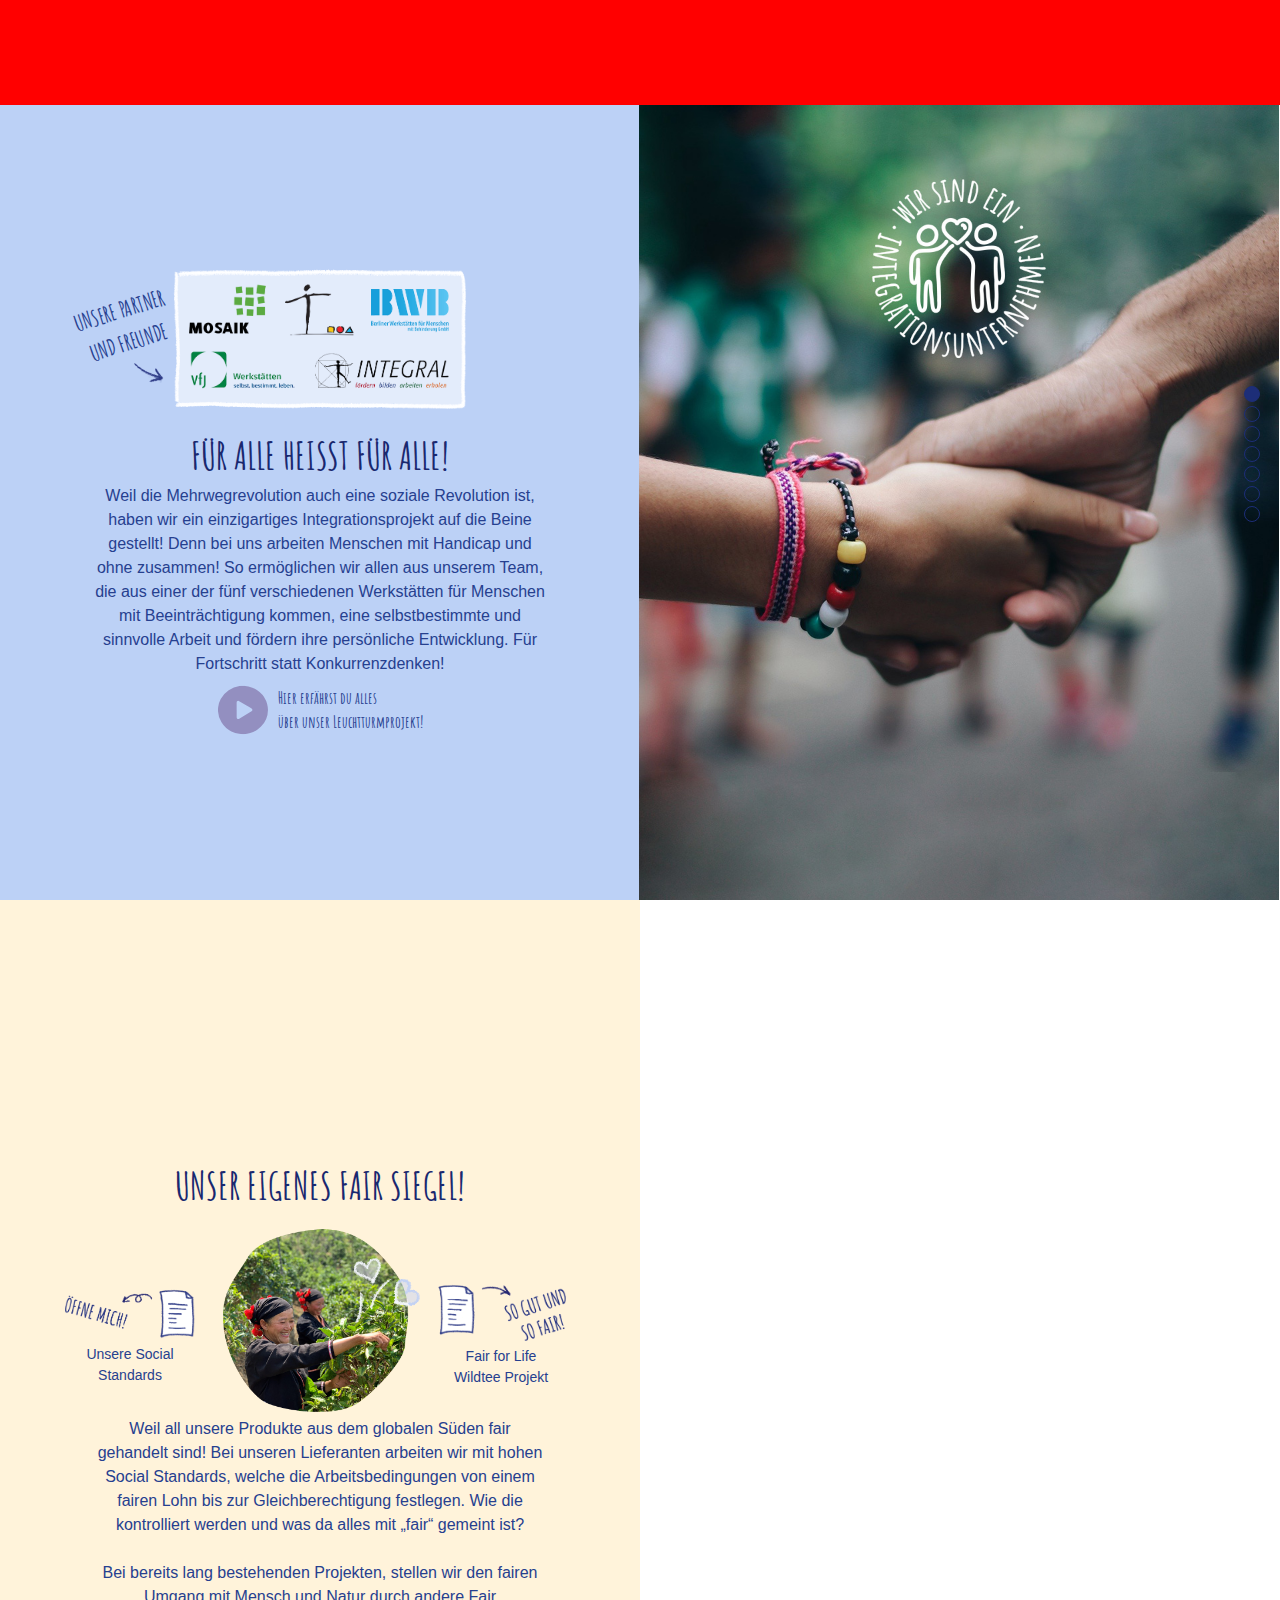
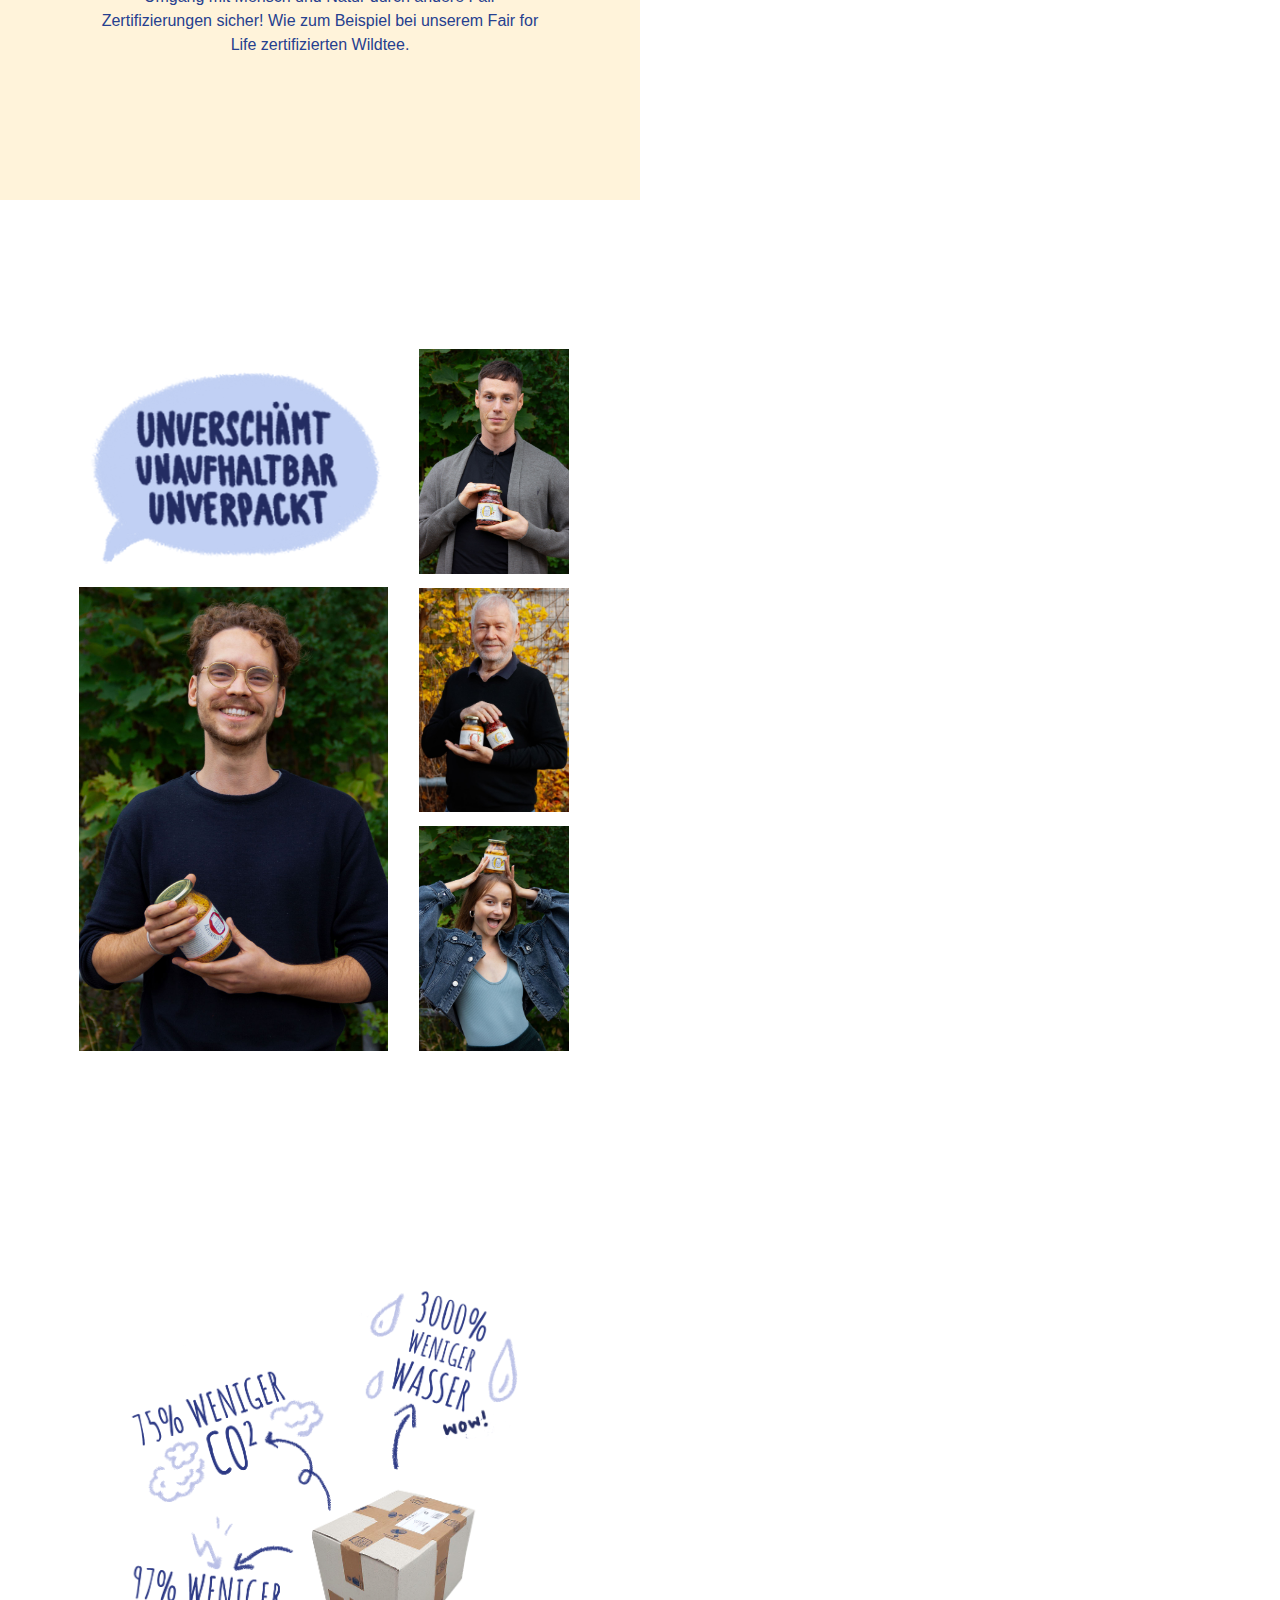
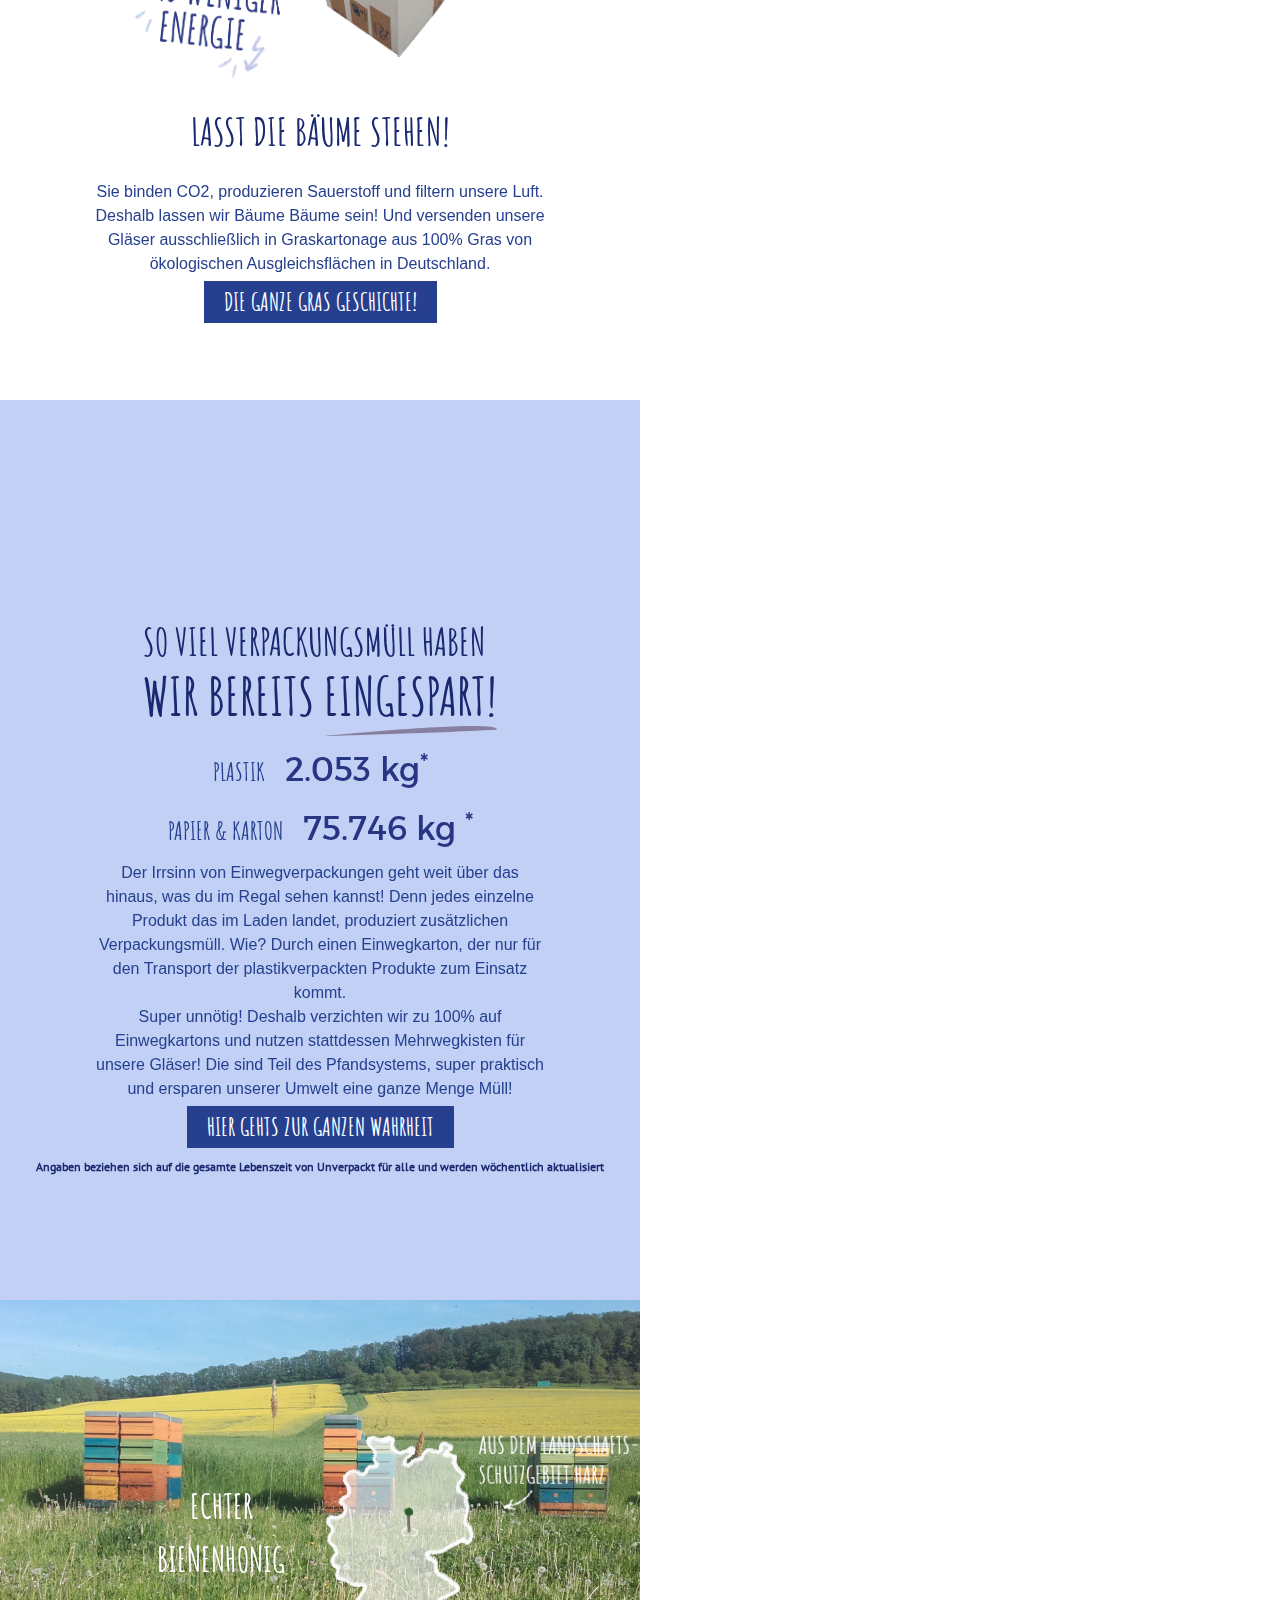
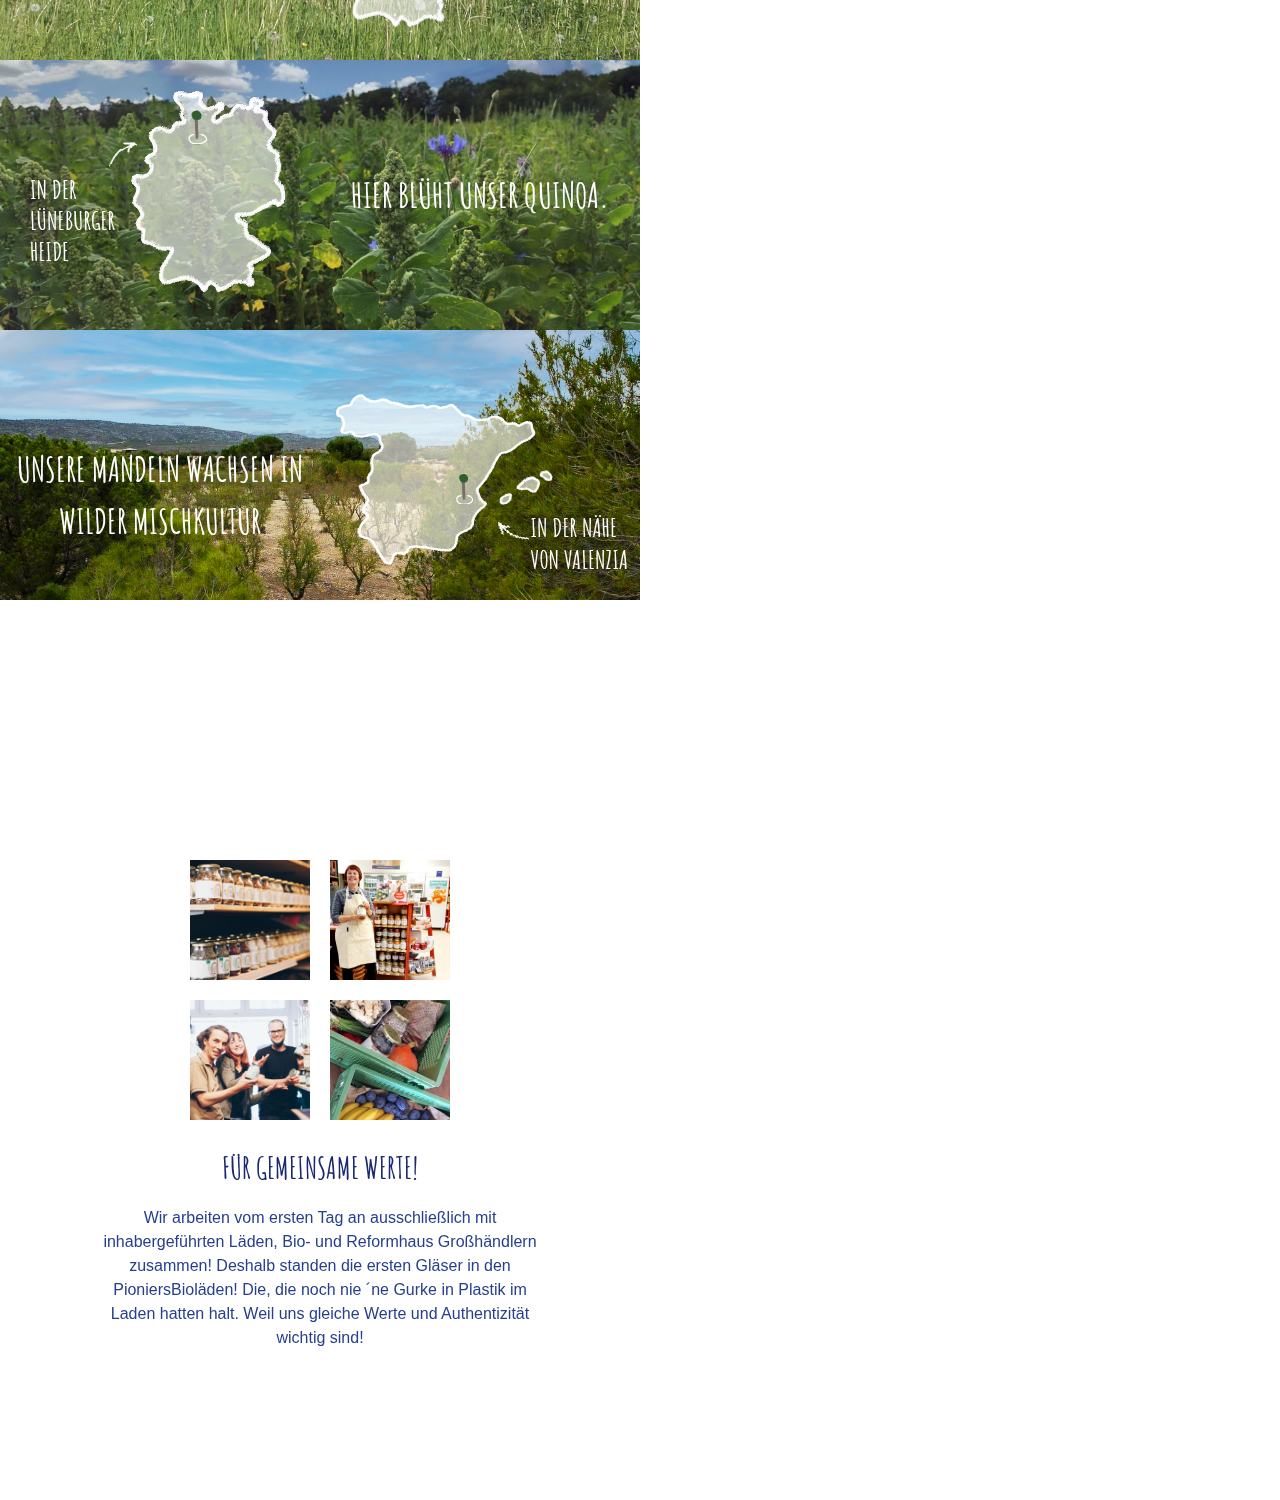
==== commit e8417110: "upadte" ====
--- a/index.html
+++ b/index.html
@@ -38,7 +38,7 @@
                             Weil die Mehrwegrevolution auch eine soziale Revolution ist, haben wir ein einzigartiges Integrationsprojekt auf die Beine gestellt! Denn bei uns arbeiten Menschen mit Handicap und ohne zusammen! So ermöglichen wir allen aus unserem Team, die aus einer der fünf verschiedenen Werkstätten für Menschen mit Beeinträchtigung kommen, eine selbstbestimmte und sinnvolle Arbeit und fördern ihre persönliche Entwicklung. Für Fortschritt statt Konkurrenzdenken!
                         </p>
                     </div>
-                    <a href="https://vimeo.com/518509422https://vimeo.com/518509422" target="_blank" class="split-slider__element split-slider__link-wrapper d-flex align-items-center">
+                    <a href="https://vimeo.com/518509422" target="_blank" class="split-slider__element split-slider__link-wrapper d-flex align-items-center">
                         <img src="./1/Playbutton.svg" alt="" class="split-slider__img split-slider__play-button ">
                         <p class="split-slider__text hint-font">
                             Hier erfährst du alles
@@ -177,7 +177,7 @@
                         </p>   
                     </div>
                     <div class="split-slider__element br-unset">
-                        <a href="https://www.unverpackt-fuer-alle.de/blog/portfolio-item/gesparter-verpackungsmuell/" target="_blank" class="split-slider__blue-button br-unset">
+                        <a href="https://www.unverpackt-fuer-alle.de/liste/blog/" target="_blank" class="split-slider__blue-button br-unset">
                             <h6 class="br-unset">HIER GEHTS ZUR GANZEN WAHRHEIT</h6>
                         </a>   
                     </div>
--- a/style.css
+++ b/style.css
@@ -99,7 +99,7 @@
     }
     .secont-right-section__img-right {
         position: relative;
-        left: 25px;
+        left: 16px;
     }
     .split-slider__das-img {
         width: 350px !important; /* calc(50% + 2vw) */
@@ -535,7 +535,7 @@
 }
 @media (min-width: 1400px) {
     .second-left-section__img-left {
-        right: 15px;
+        right: 35px;
     }
     .secont-right-section__img-right {
         left: 15px;
@@ -546,7 +546,7 @@
         right: 15px;
     }
     .secont-right-section__img-right {
-        left: 15px;
+        left: 5px;
     }
 }
 @media (max-width: 1400px) and (min-width: 1100px) and (min-height: 500px) and (max-height: 800px) {
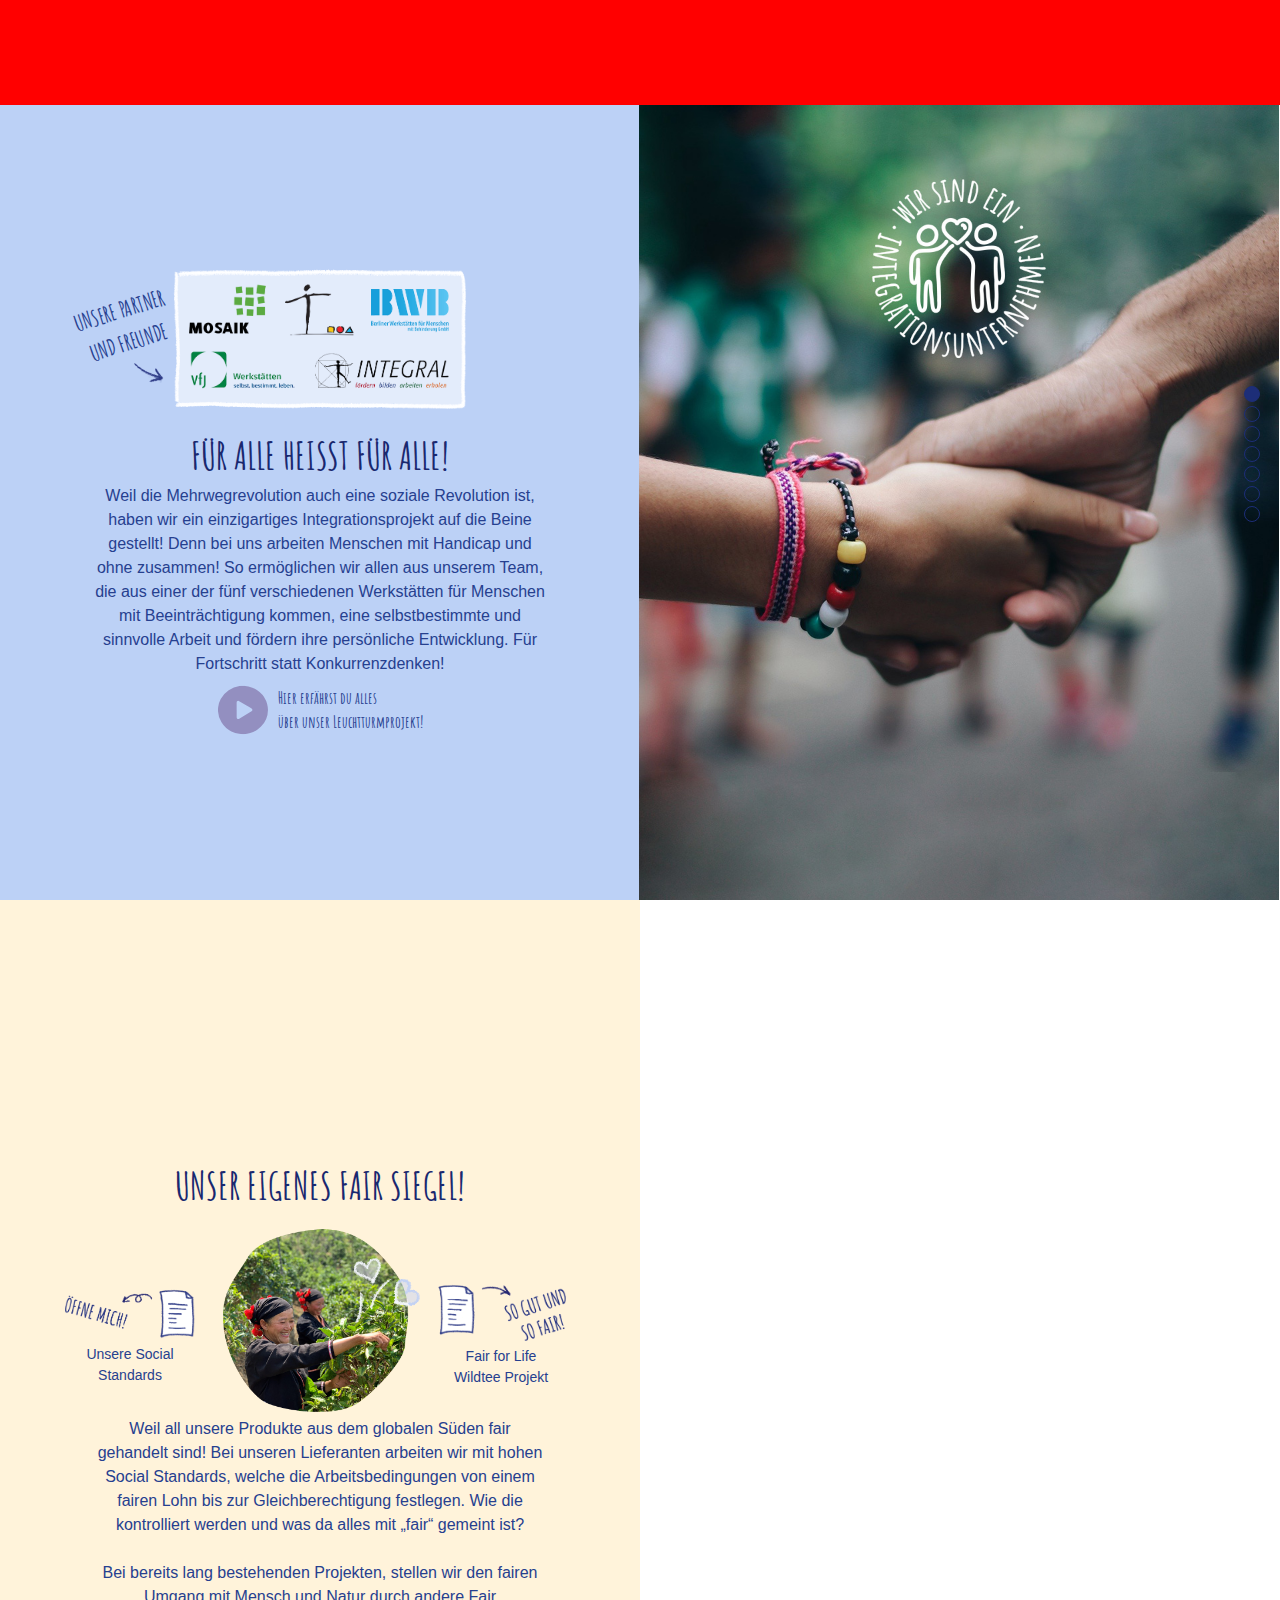
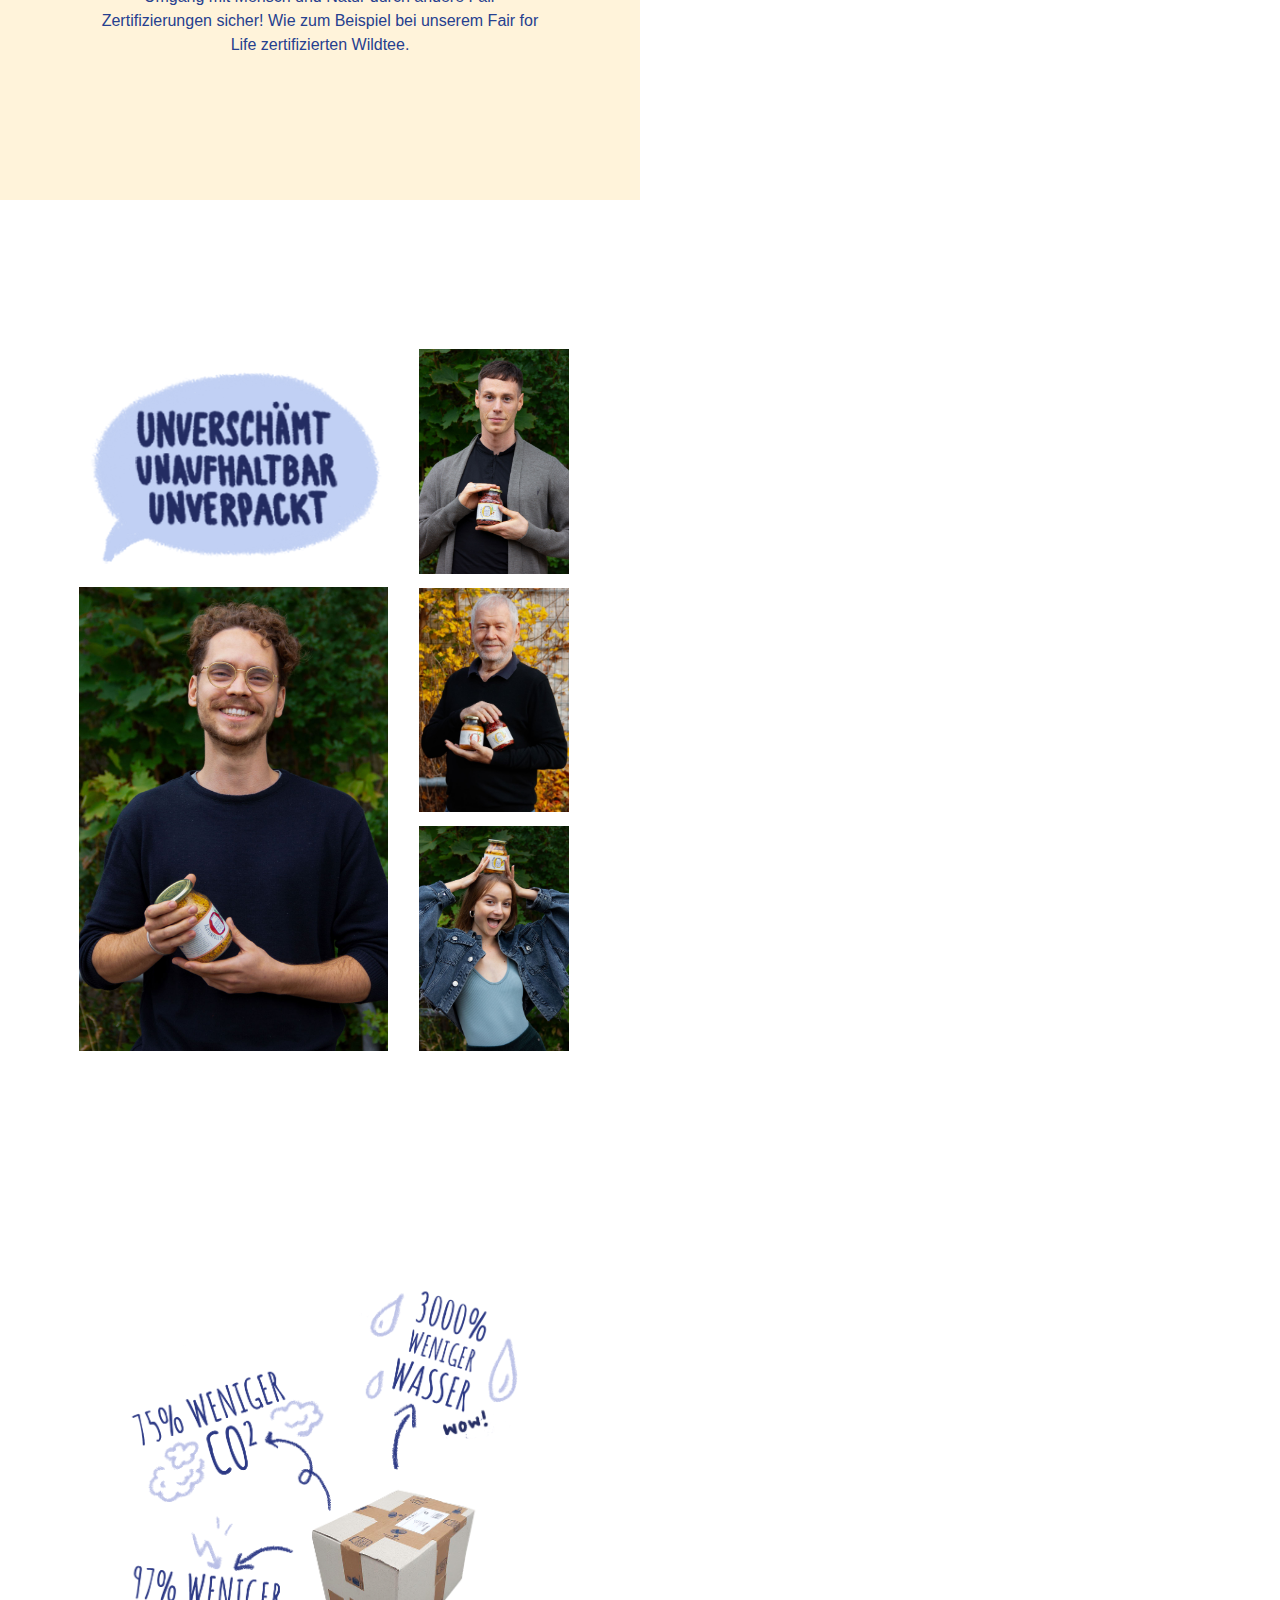
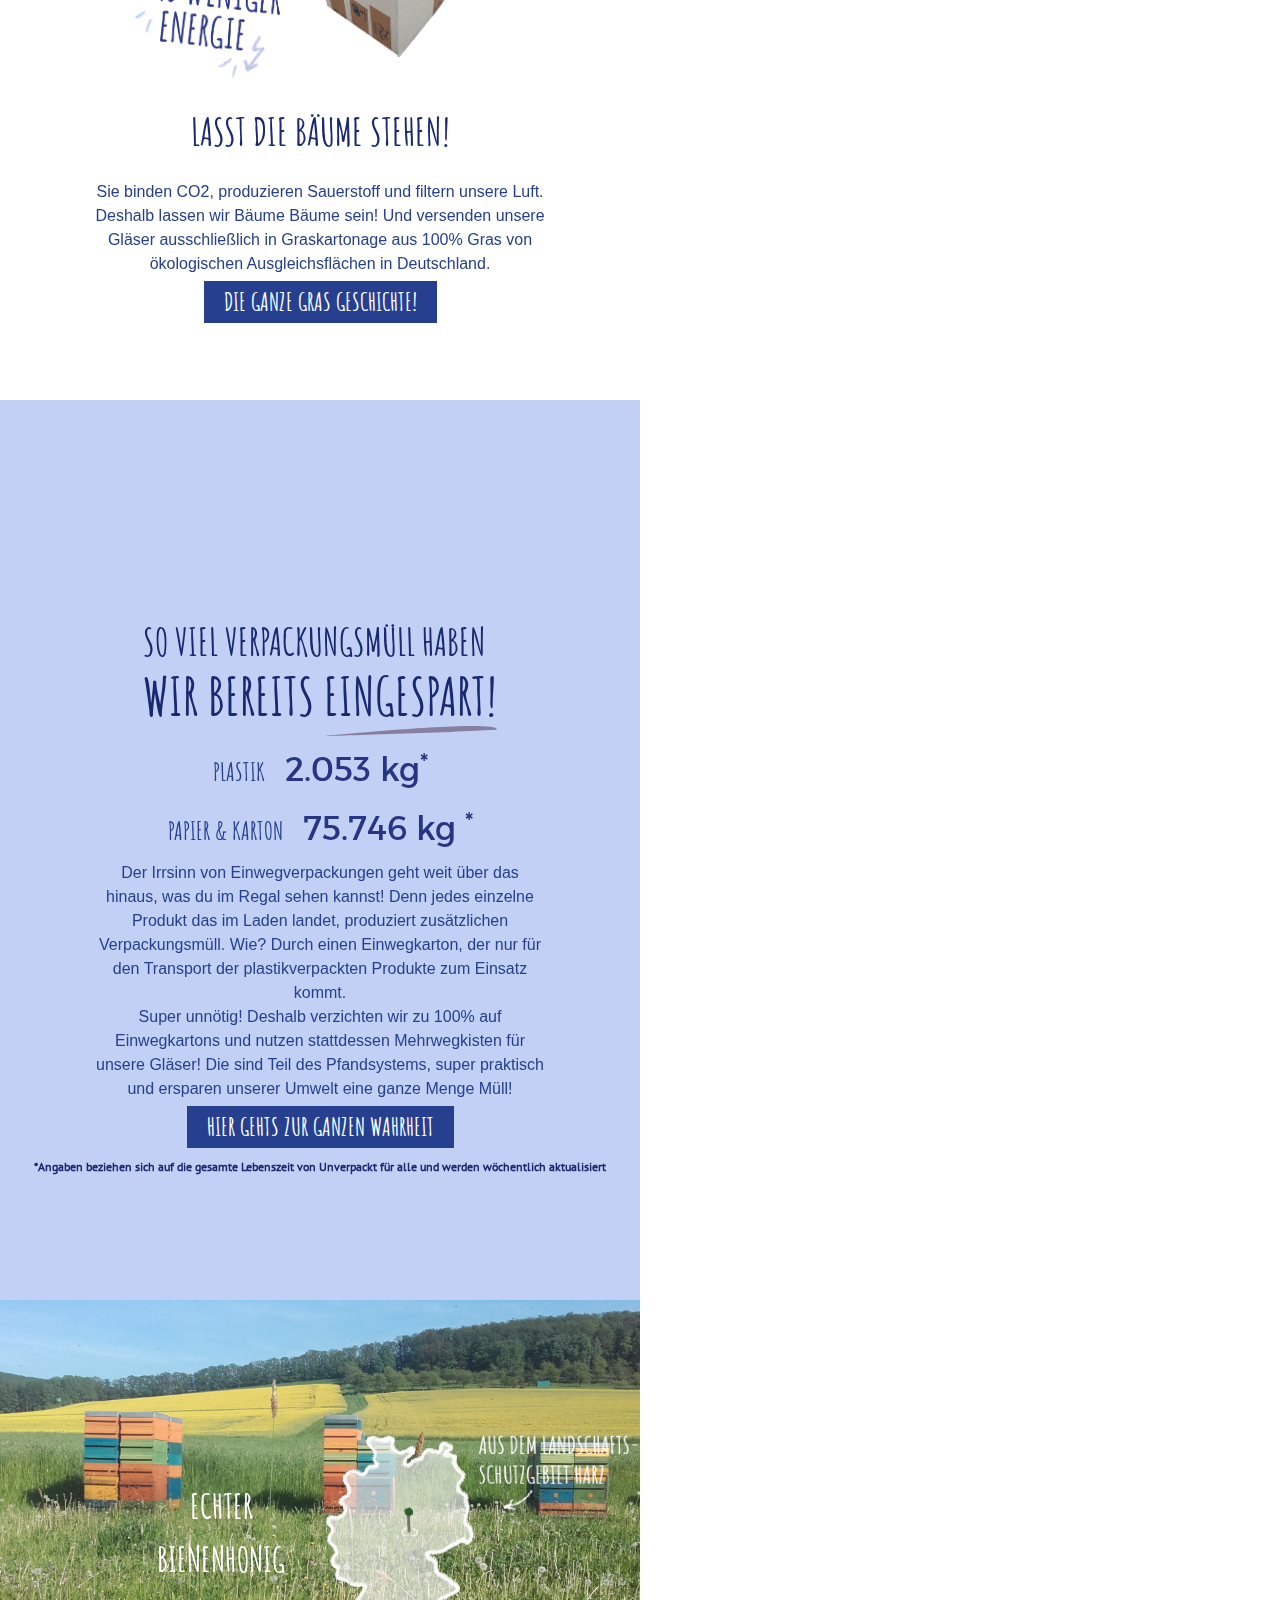
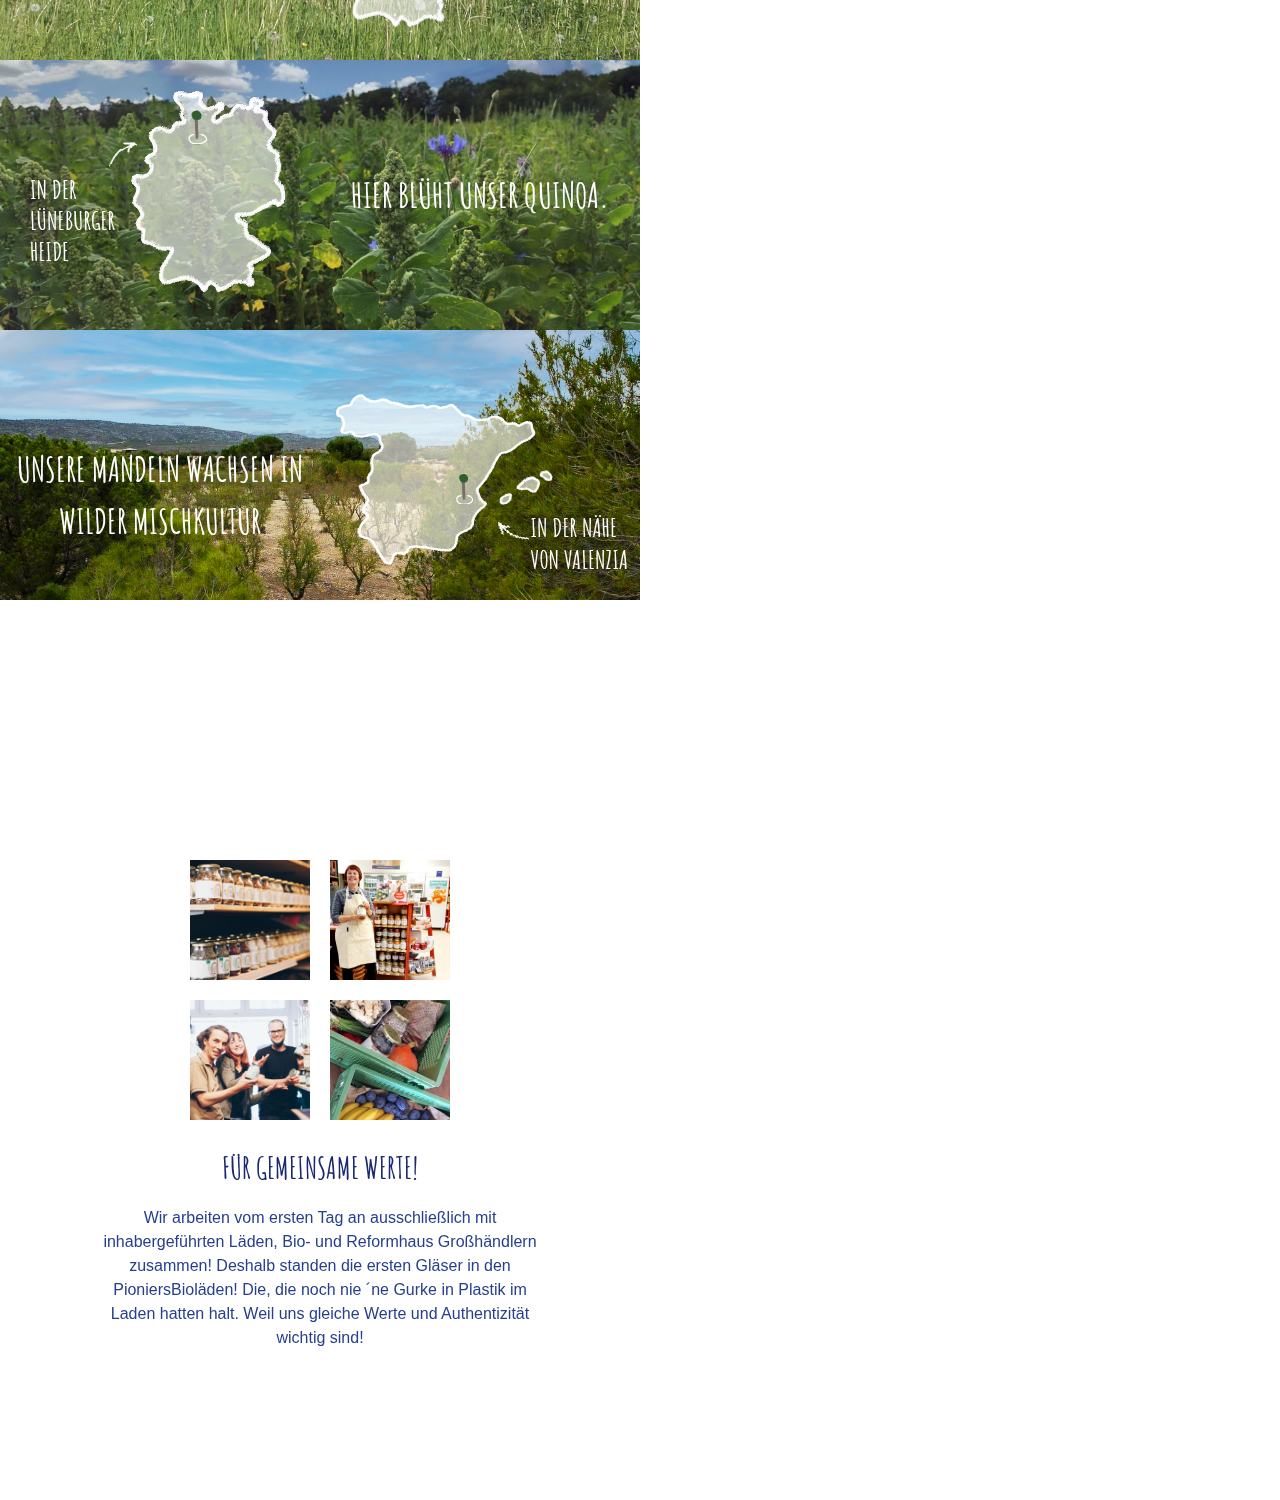
==== commit 6eea66a0: "update" ====
--- a/index.html
+++ b/index.html
@@ -183,7 +183,7 @@
                     </div>
                     <div class="split-slider__element">
                         <div class="split-slider__hint pt-sans" style="font-weight: 700; font-size: 12px;">
-                            Angaben beziehen sich auf die gesamte Lebenszeit von Unverpackt für alle und werden wöchentlich aktualisiert
+                            *Angaben beziehen sich auf die gesamte Lebenszeit von Unverpackt für alle und werden wöchentlich aktualisiert
                         </div>
                     </div>
                 </div>
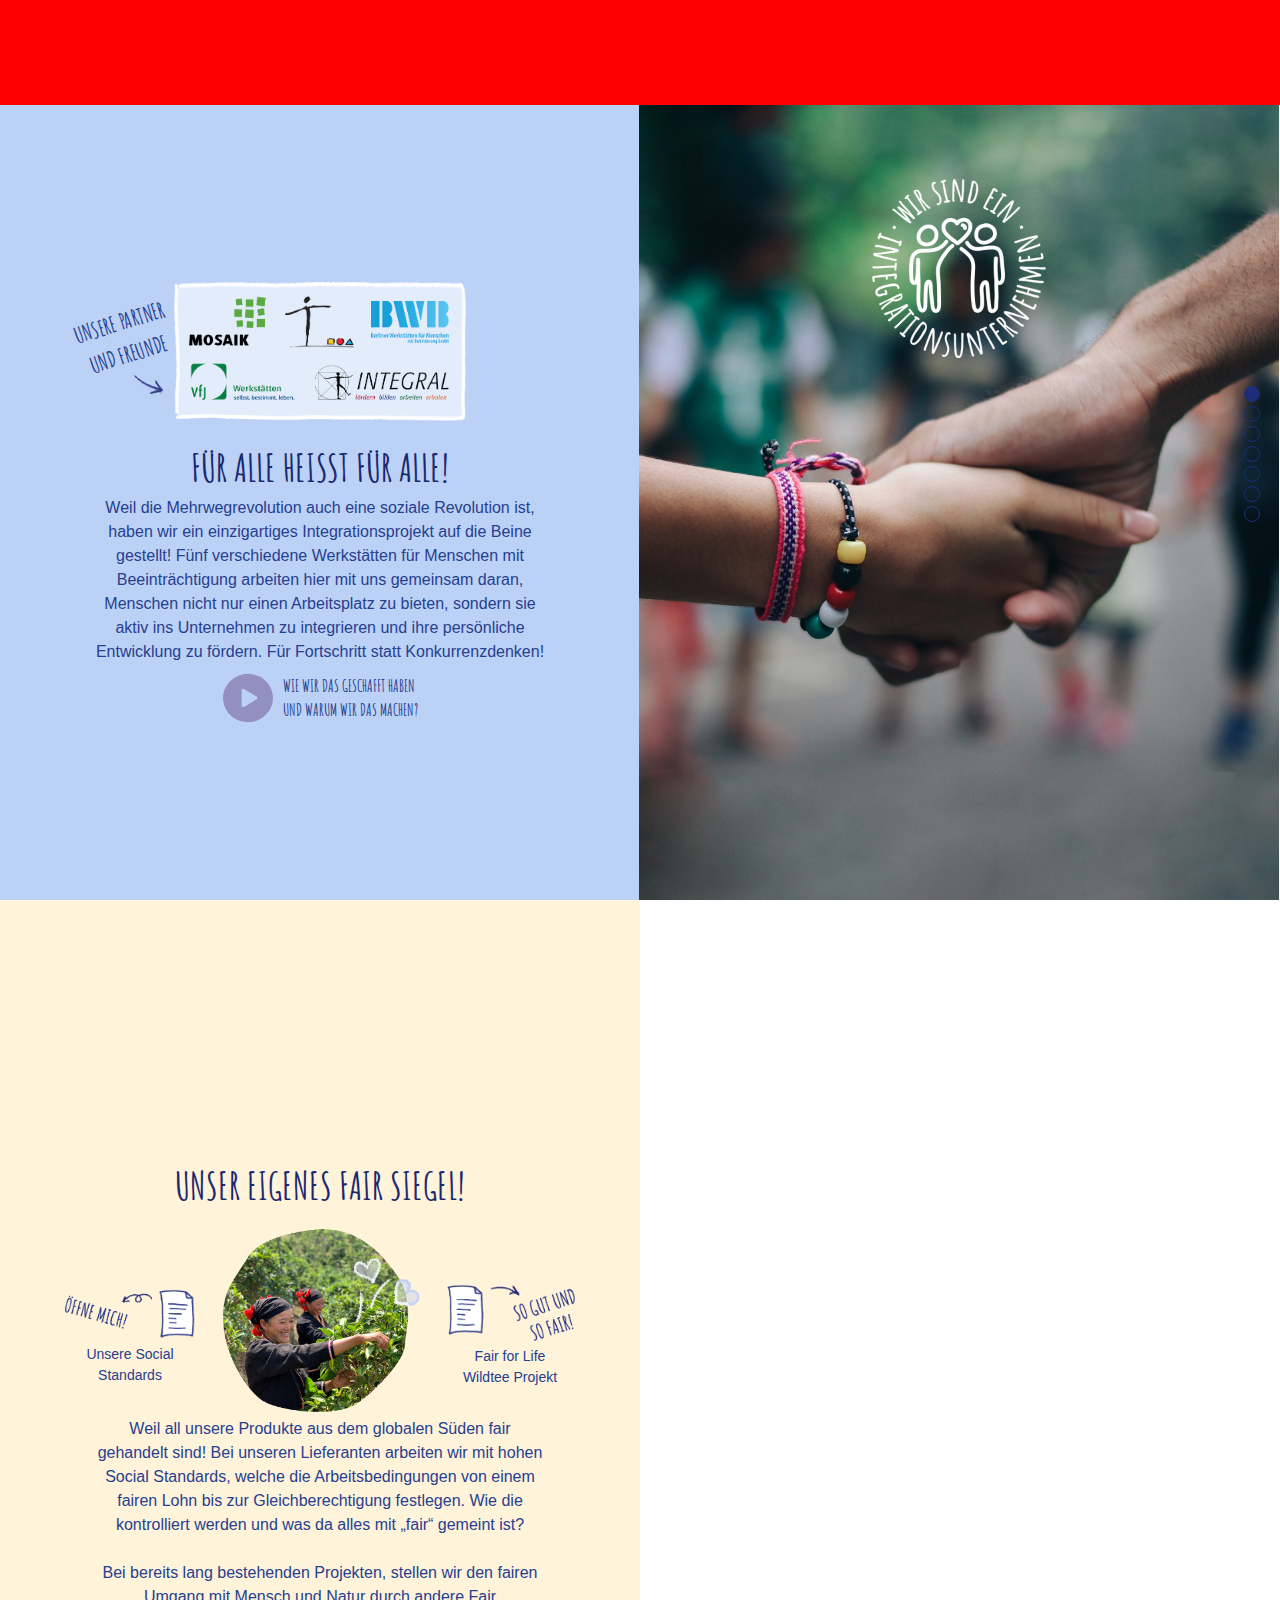
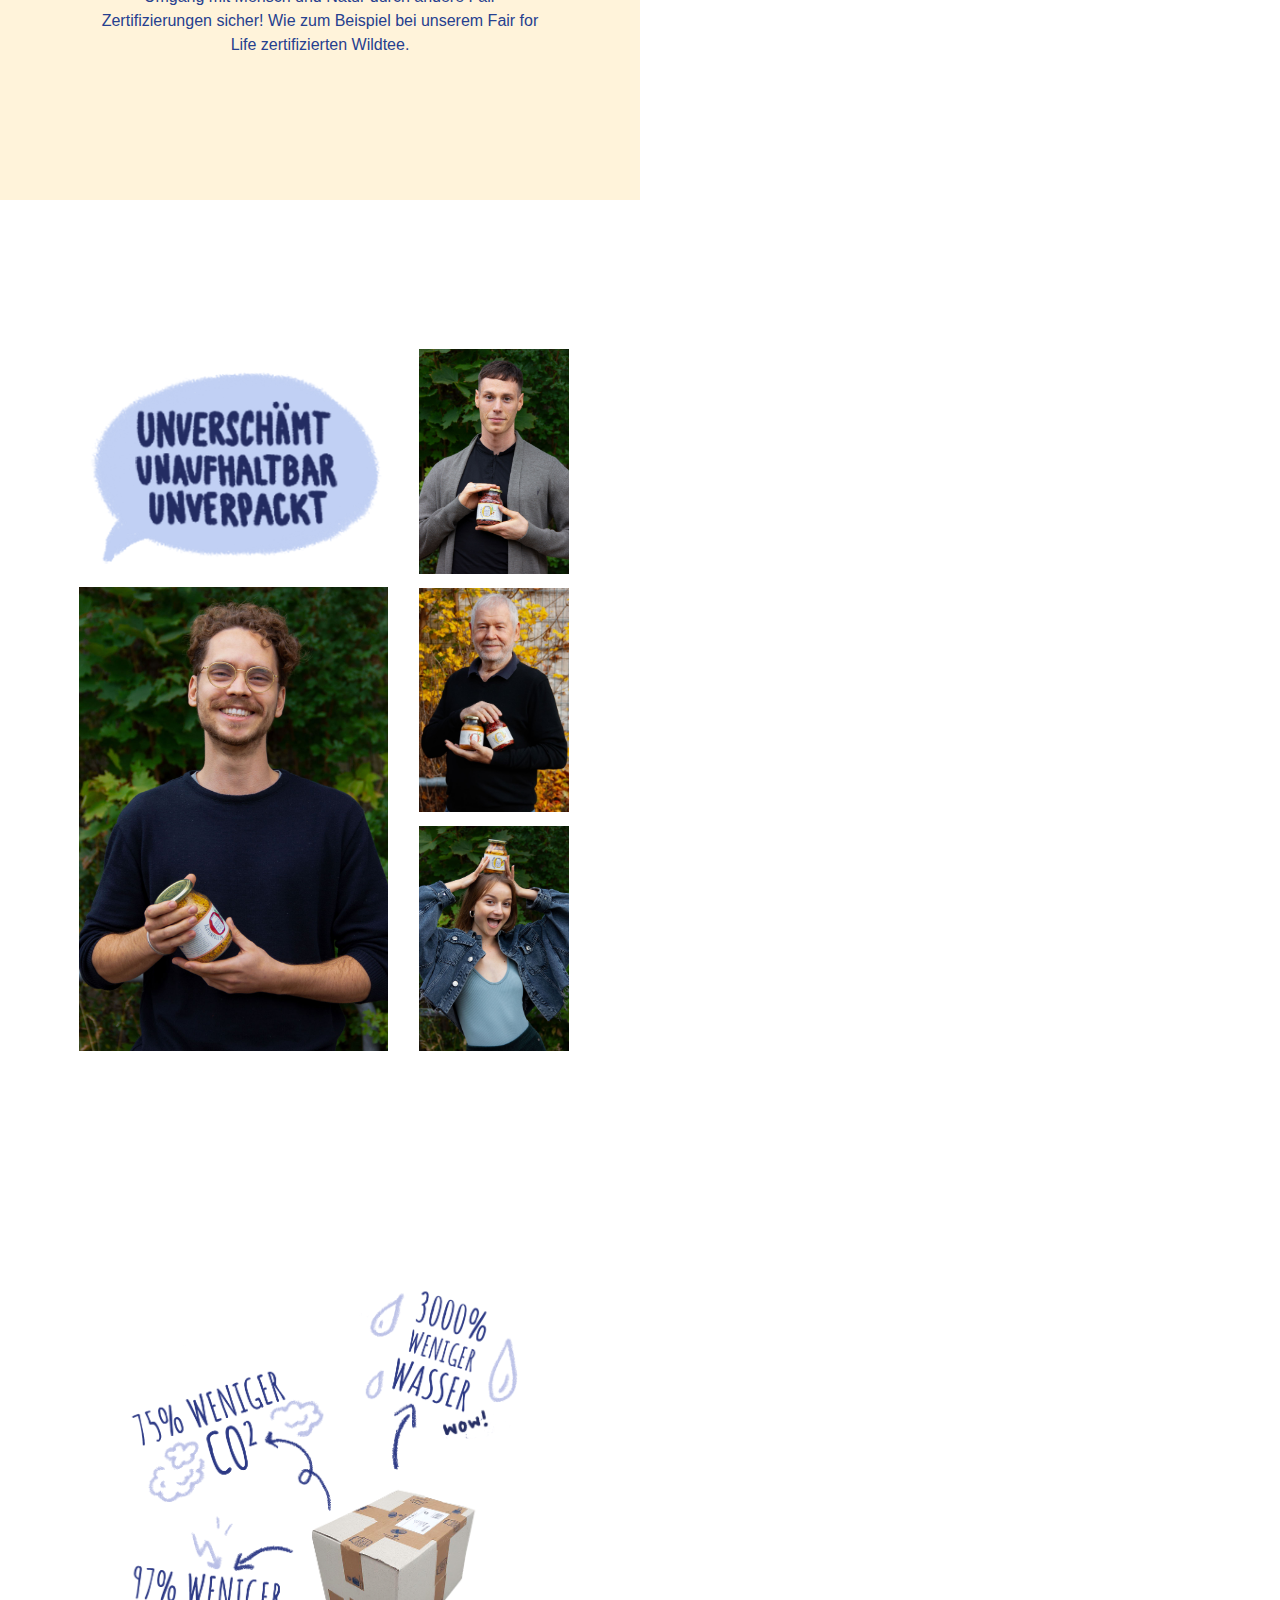
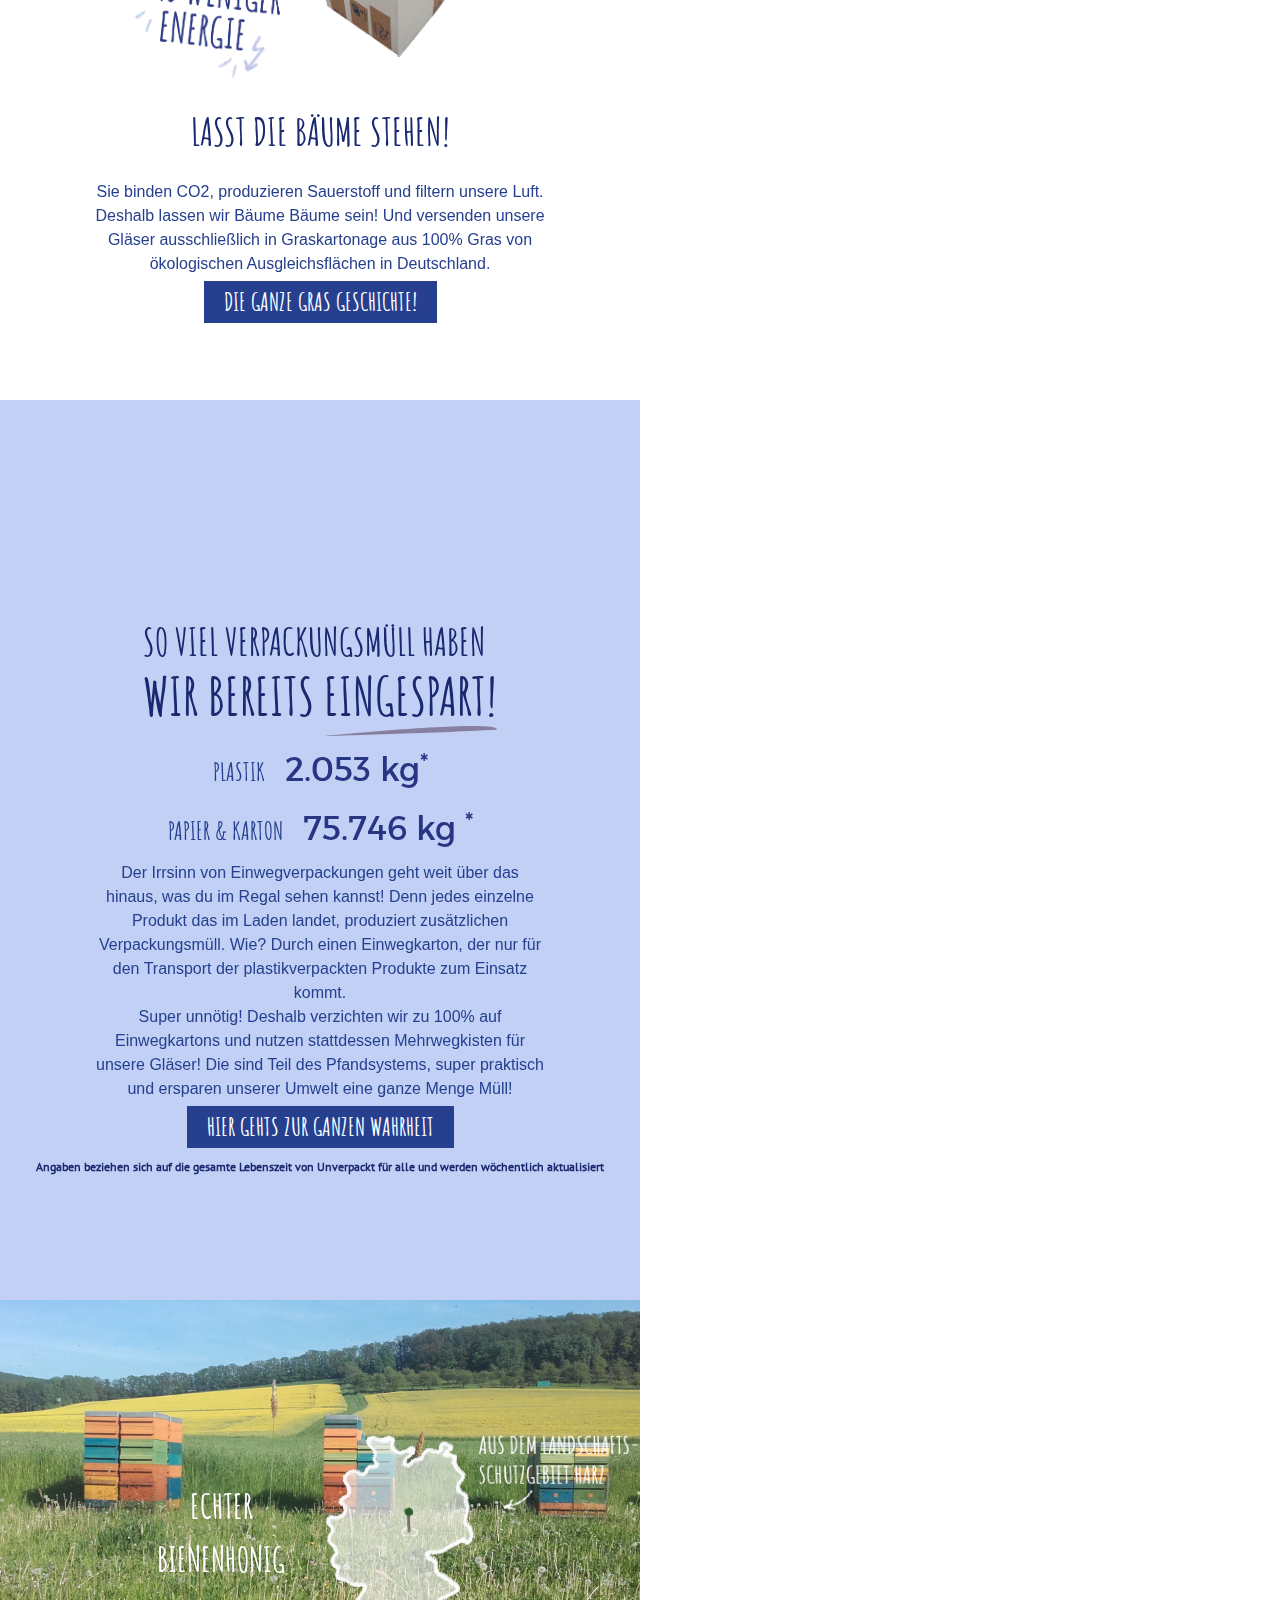
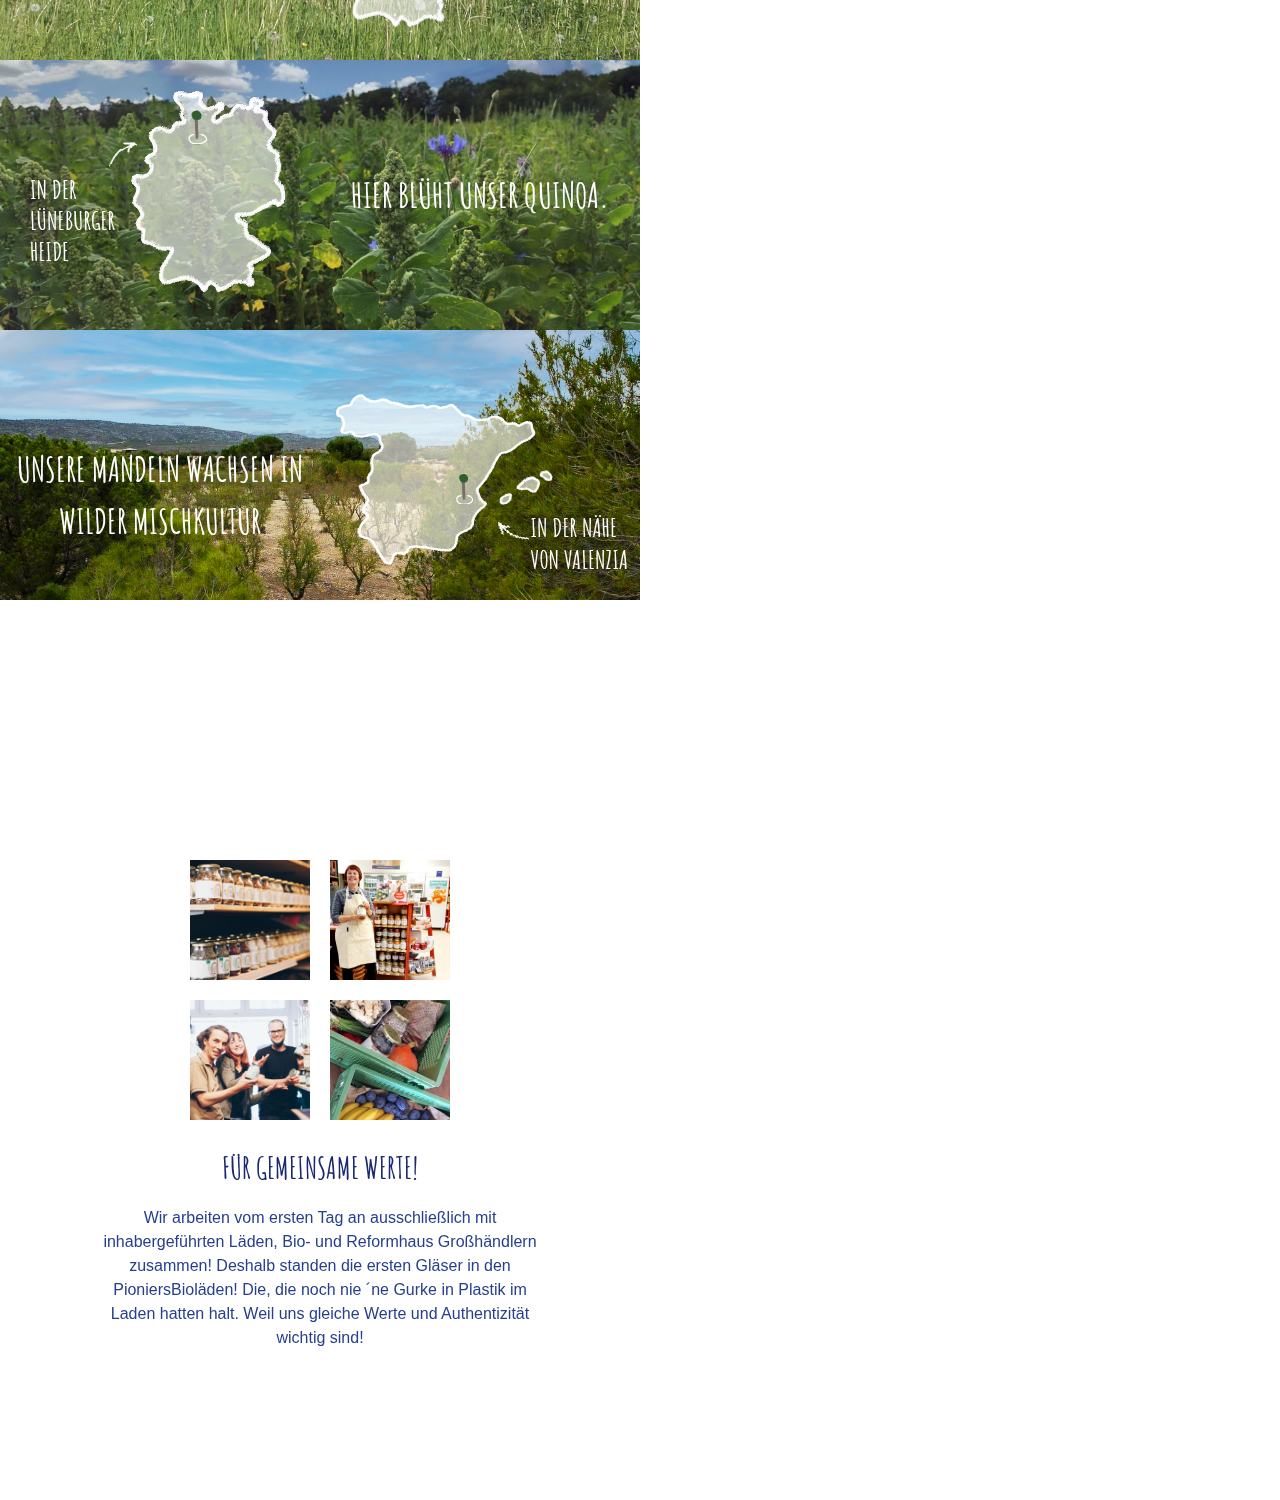
==== commit 78e85fc5: "added video" ====
--- a/index.html
+++ b/index.html
@@ -13,7 +13,12 @@
     <div class="pseudo-header">
         
     </div>
-
+    <!-- https://vimeo.com/518509422-->
+    <div class="ms-video__wrapper">
+        <iframe src="https://player.vimeo.com/video/518509422" width="100%" height="100%" frameborder="0" allow="autoplay; fullscreen; picture-in-picture" allowfullscreen></iframe>
+    </div>
+    <div class="ms-background-layout"></div>
+    
     <div id="multiscroll">
         <div class="ms-left">
             <div class="ms-section split-slider__first-section_left-side" data-position="1">
@@ -35,15 +40,21 @@
                     </div>
                     <div class="split-slider__element">
                         <p class="split-slider__text text-center">
-                            Weil die Mehrwegrevolution auch eine soziale Revolution ist, haben wir ein einzigartiges Integrationsprojekt auf die Beine gestellt! Denn bei uns arbeiten Menschen mit Handicap und ohne zusammen! So ermöglichen wir allen aus unserem Team, die aus einer der fünf verschiedenen Werkstätten für Menschen mit Beeinträchtigung kommen, eine selbstbestimmte und sinnvolle Arbeit und fördern ihre persönliche Entwicklung. Für Fortschritt statt Konkurrenzdenken!
-                        </p>
-                    </div>
-                    <a href="https://vimeo.com/518509422" target="_blank" class="split-slider__element split-slider__link-wrapper d-flex align-items-center">
+                            Weil die Mehrwegrevolution auch eine soziale Revolution ist, haben
+                            wir ein einzigartiges Integrationsprojekt auf die Beine gestellt!
+                            Fünf verschiedene Werkstätten für Menschen mit Beeinträchtigung
+                            arbeiten hier mit uns gemeinsam daran, Menschen nicht nur
+                            einen Arbeitsplatz zu bieten, sondern sie aktiv ins Unternehmen
+                            zu integrieren und ihre persönliche Entwicklung zu fördern. Für
+                            Fortschritt statt Konkurrenzdenken!
+                        </p>
+                    </div>
+                    <a class="split-slider__element split-slider__link-wrapper d-flex align-items-center ms-video-link">
                         <img src="./1/Playbutton.svg" alt="" class="split-slider__img split-slider__play-button ">
                         <p class="split-slider__text hint-font">
-                            Hier erfährst du alles
+                            WIE WIR DAS GESCHAFFT HABEN 
                             <br>
-                            über unser Leuchtturmprojekt!
+                            UND WARUM WIR DAS MACHEN? 
                         </p>
                     </a>
                 </div>
@@ -177,13 +188,13 @@
                         </p>   
                     </div>
                     <div class="split-slider__element br-unset">
-                        <a href="https://www.unverpackt-fuer-alle.de/liste/blog/" target="_blank" class="split-slider__blue-button br-unset">
+                        <a href="https://www.unverpackt-fuer-alle.de/blog/portfolio-item/gesparter-verpackungsmuell/" target="_blank" class="split-slider__blue-button br-unset">
                             <h6 class="br-unset">HIER GEHTS ZUR GANZEN WAHRHEIT</h6>
                         </a>   
                     </div>
                     <div class="split-slider__element">
                         <div class="split-slider__hint pt-sans" style="font-weight: 700; font-size: 12px;">
-                            *Angaben beziehen sich auf die gesamte Lebenszeit von Unverpackt für alle und werden wöchentlich aktualisiert
+                            Angaben beziehen sich auf die gesamte Lebenszeit von Unverpackt für alle und werden wöchentlich aktualisiert
                         </div>
                     </div>
                 </div>
@@ -401,7 +412,7 @@
         </div>
     </div>
     <!-- <script src="./jQuery1.12.4.js"></script> -->
-    
+    <script src="./responsive.js"></script>
     <!-- <script src="./piratMulti.js"></script> -->
     <script
   src="https://code.jquery.com/jquery-3.5.1.min.js"
@@ -435,7 +446,7 @@
 })
      }
     </script>
-    <script src="./responsive.js"></script>
+    <script src="./video.js"></script>
 </body>
 </html>
 
--- a/style.css
+++ b/style.css
@@ -42,6 +42,52 @@
     border: unset;
 }
 
+.ms-video__wrapper {
+    display: none;
+    position: absolute;
+    width: 600px;
+    height: 600px;
+    top: 50%;
+    right: 50%;
+    transform: translate(50%, -50%);
+    z-index: 10;
+}
+
+
+.ms-background-layout {
+    display: none;
+    position: absolute;
+    top: 0;
+    right: 0;
+    bottom: 0;
+    left: 0;
+    background: rgba(0,0,0,.5);
+    z-index: 5;
+}
+
+.ms-background-layout::before {
+    content: '';
+    position: absolute;
+    width: 40px;
+    height: 40px;
+    left: 80%;
+    top: calc(50% - 300px);
+    background-image: url('./icons8-macos-close-40.png');
+    cursor: pointer;
+}
+
+.ms-show {
+    display: initial !important;
+}
+@media (max-width: 620px) {
+    .ms-video__wrapper {
+        width: 300px;
+        height: 300px;
+    }
+    .ms-background-layout::before {
+        top: calc(50% - 150px);
+    }
+}
 /* Point navigation */
 #multiscroll-nav span {
     padding: 7px;
@@ -99,7 +145,7 @@
     }
     .secont-right-section__img-right {
         position: relative;
-        left: 16px;
+        left: 25px;
     }
     .split-slider__das-img {
         width: 350px !important; /* calc(50% + 2vw) */
@@ -535,7 +581,7 @@
 }
 @media (min-width: 1400px) {
     .second-left-section__img-left {
-        right: 35px;
+        right: 15px;
     }
     .secont-right-section__img-right {
         left: 15px;
@@ -546,7 +592,7 @@
         right: 15px;
     }
     .secont-right-section__img-right {
-        left: 5px;
+        left: 15px;
     }
 }
 @media (max-width: 1400px) and (min-width: 1100px) and (min-height: 500px) and (max-height: 800px) {
@@ -1158,13 +1204,6 @@
     }
     .ms-left-column-single-message {
         height: 146px;
-    } 
-    .split-slider__map_top .split-slider__title-map {
-        right: 11px;
-        bottom: 44px;
-    }
-    .split-slider__map_bottom .split-slider__title-map {
-        bottom: 43px;
     }
 }
 @media (max-width: 490px) {
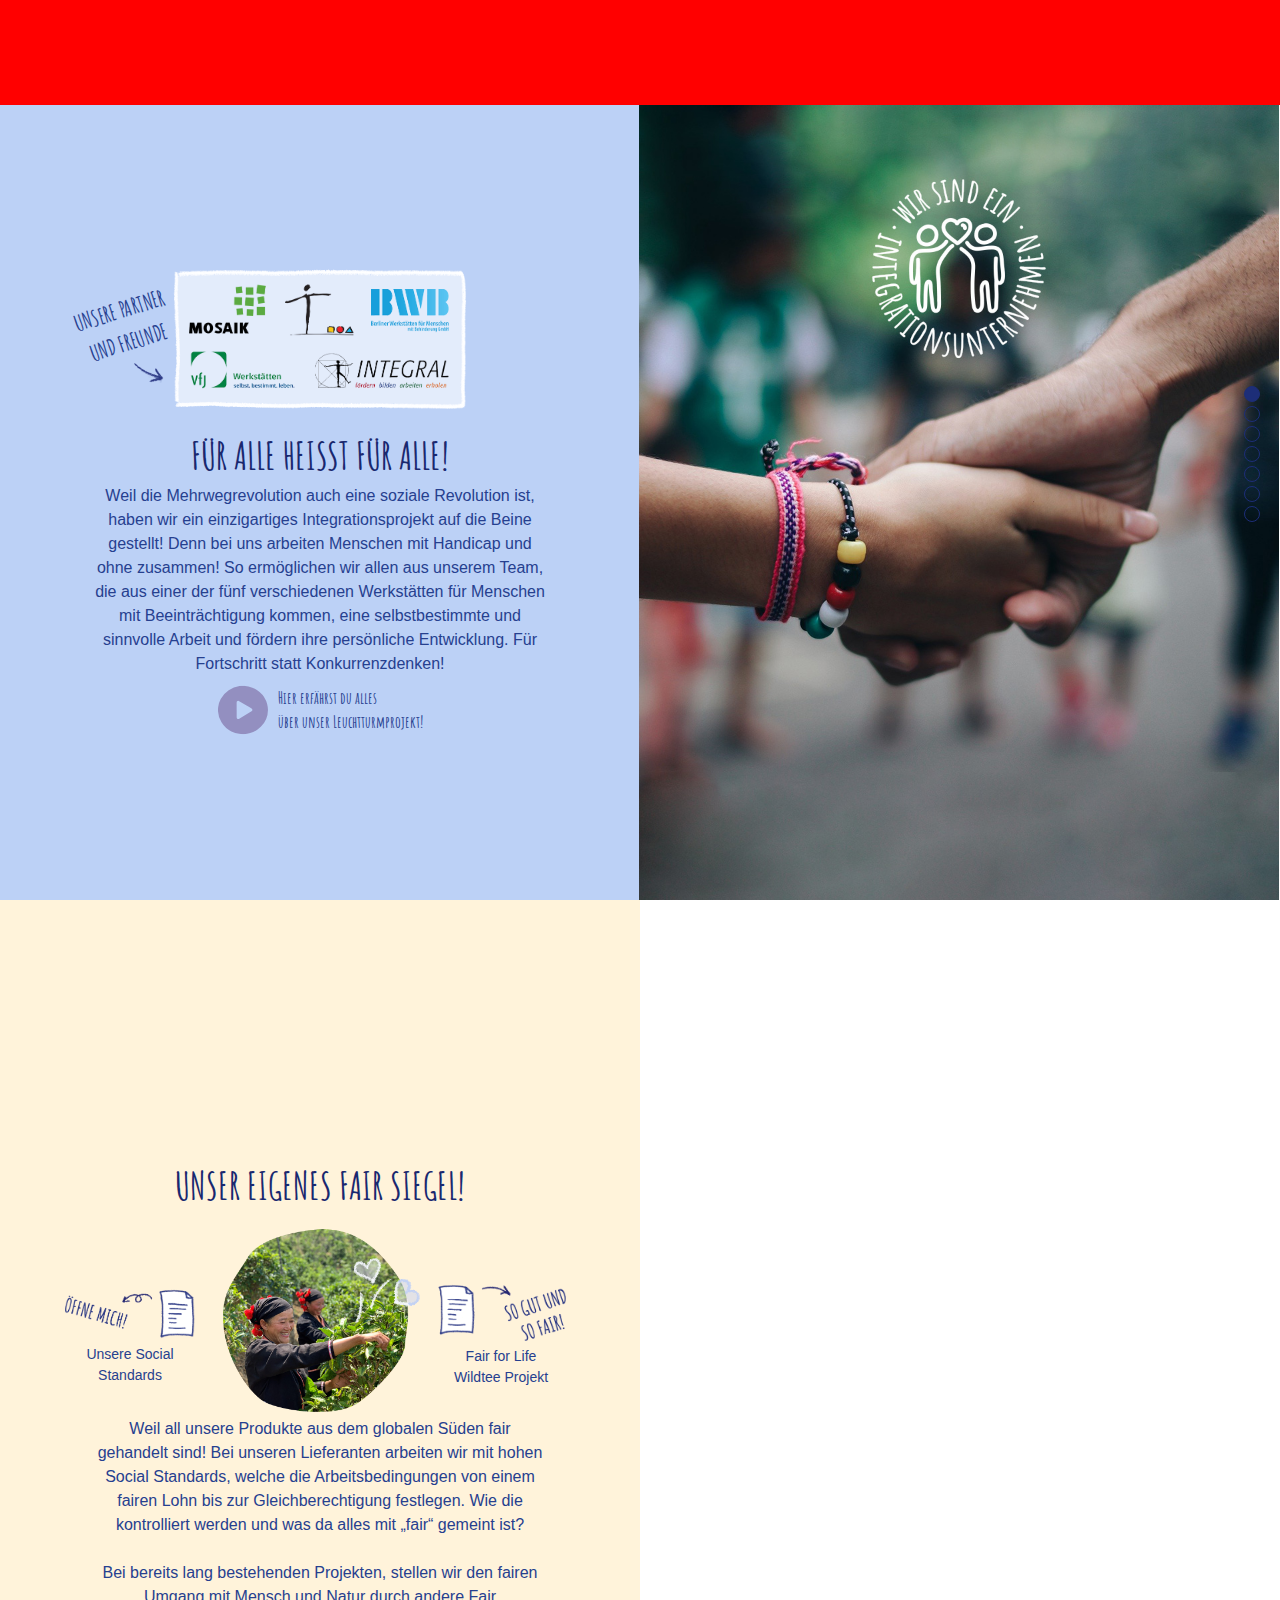
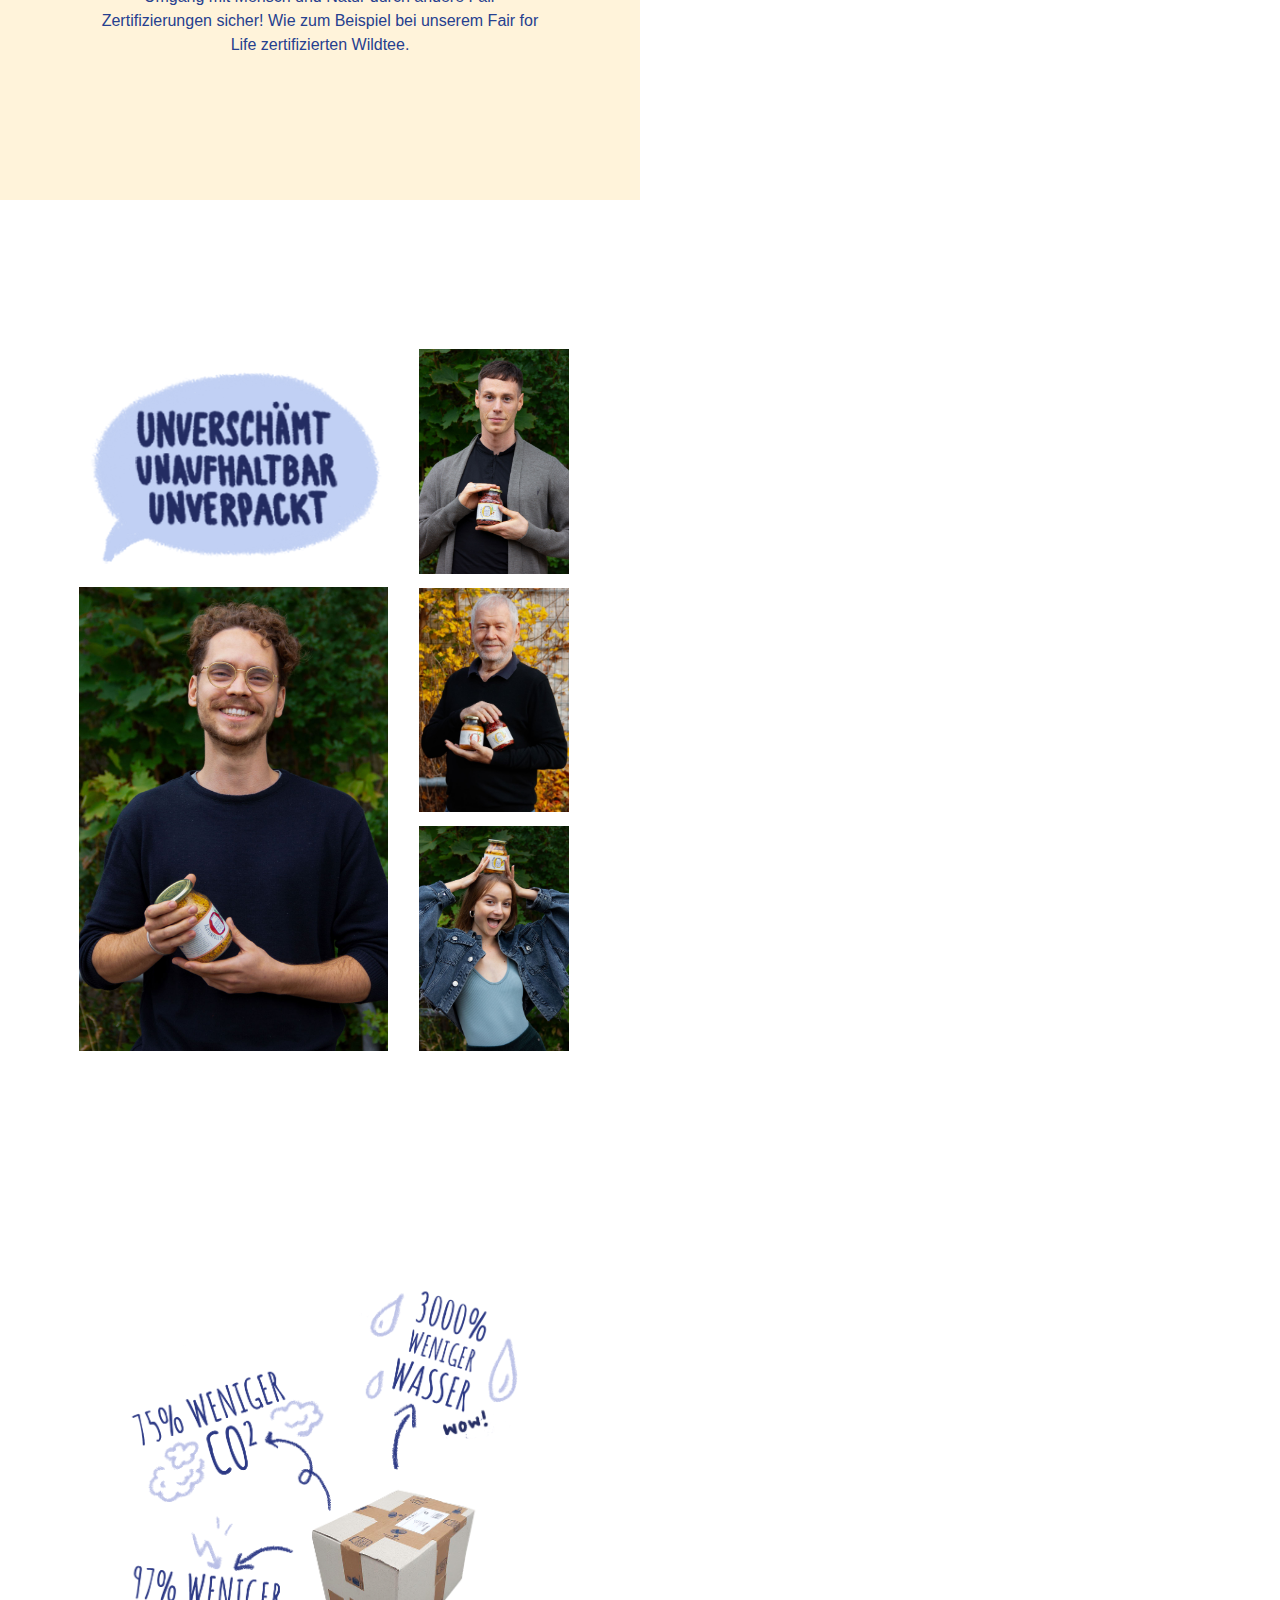
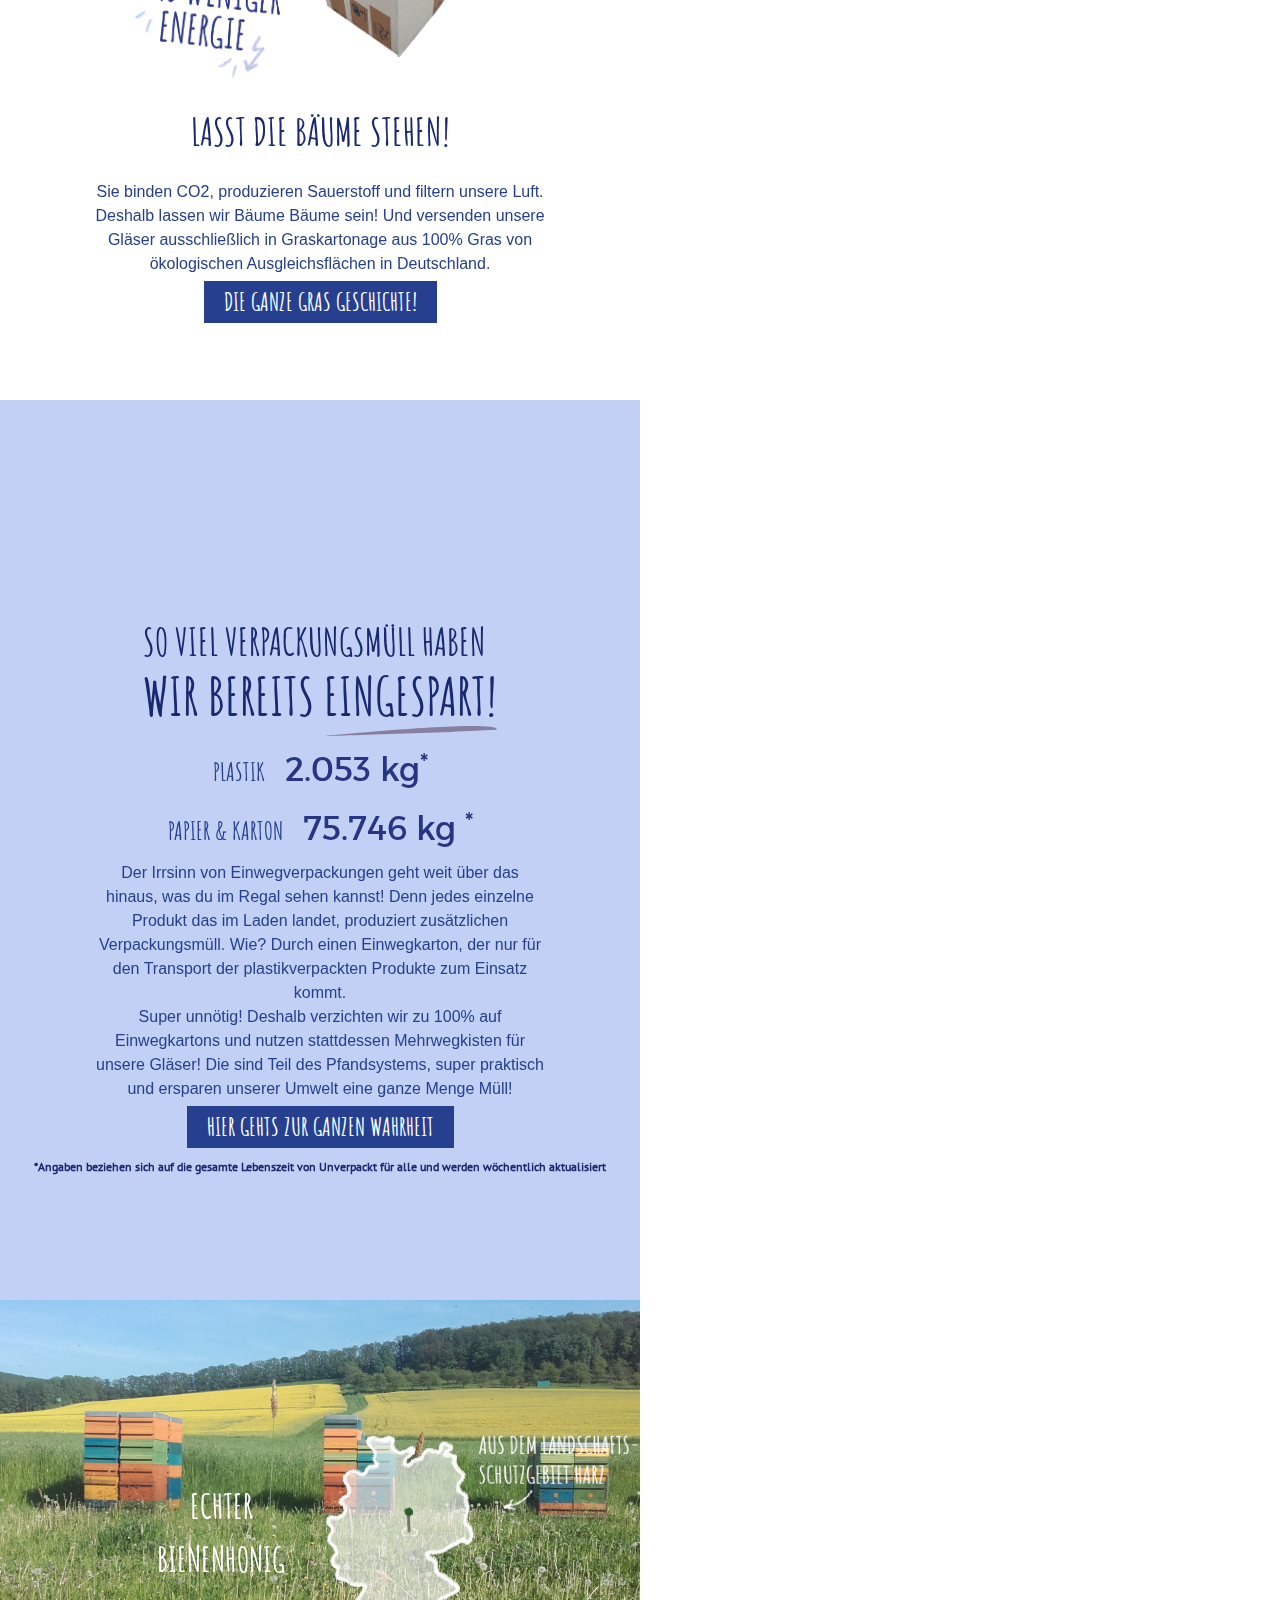
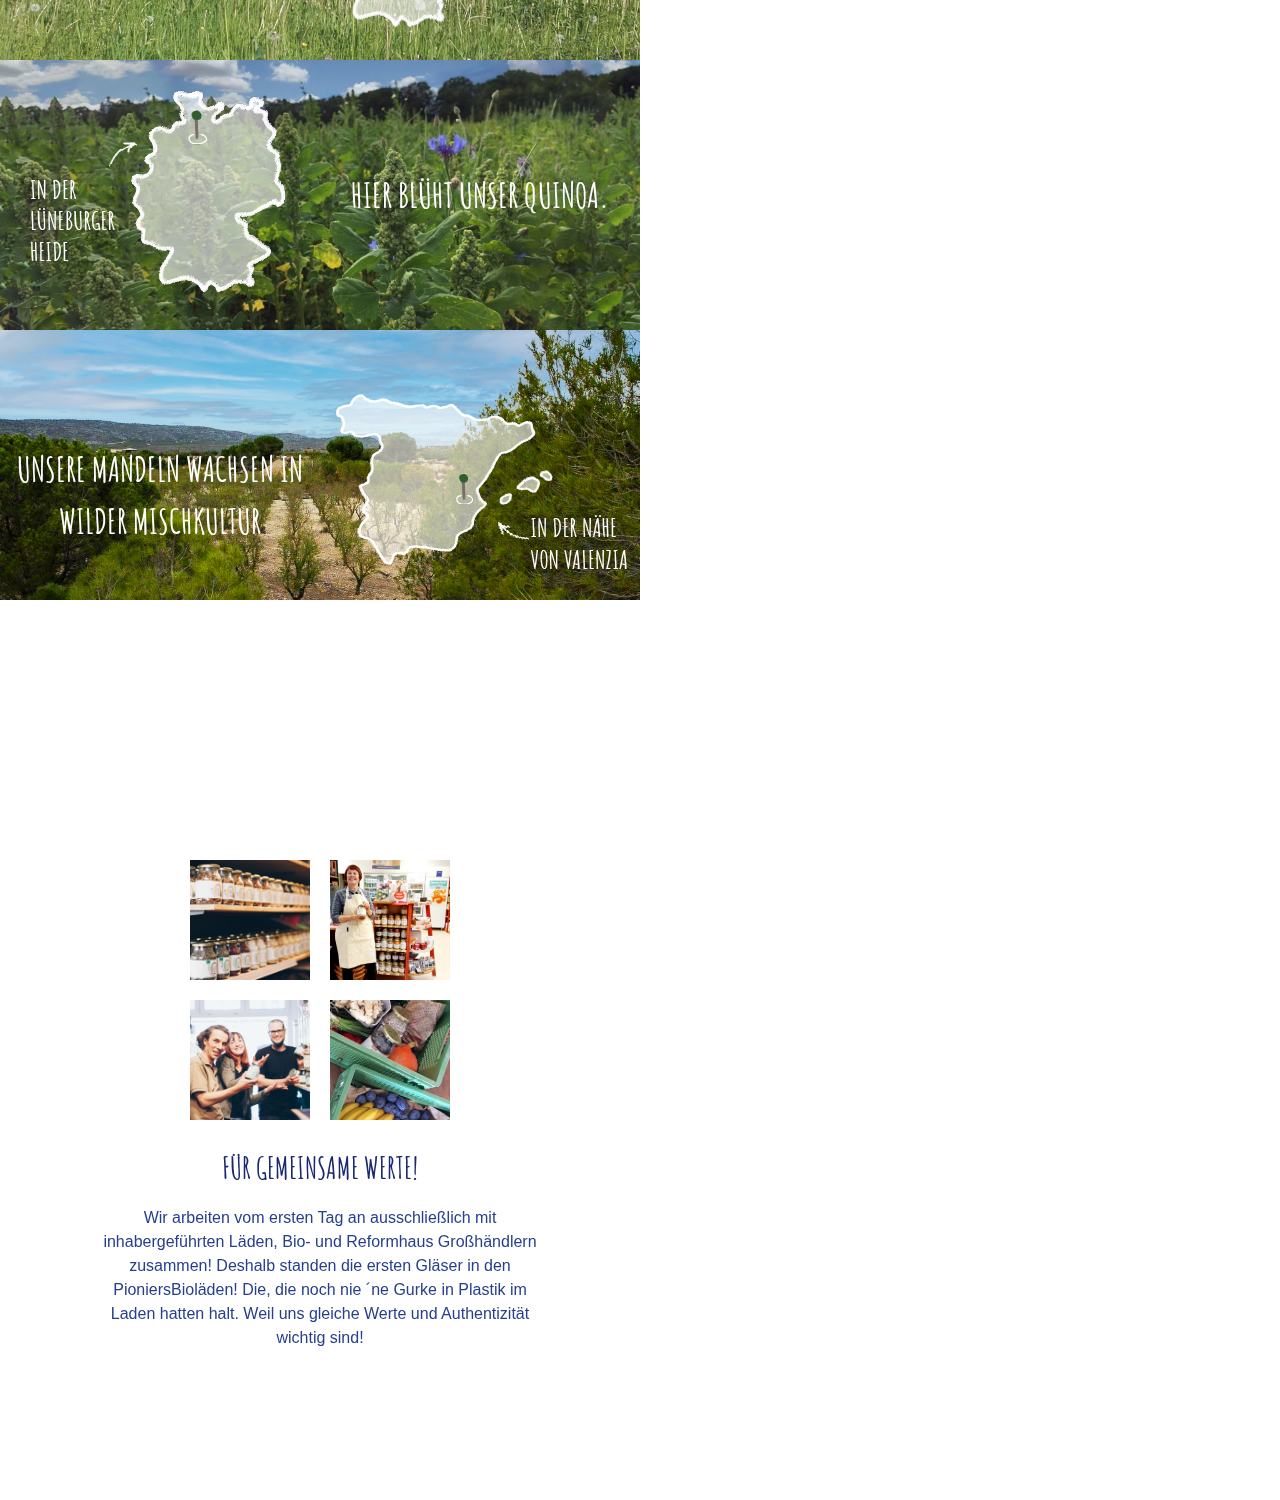
==== commit 8a2af51c: "update video" ====
--- a/index.html
+++ b/index.html
@@ -13,12 +13,13 @@
     <div class="pseudo-header">
         
     </div>
+
     <!-- https://vimeo.com/518509422-->
     <div class="ms-video__wrapper">
         <iframe src="https://player.vimeo.com/video/518509422" width="100%" height="100%" frameborder="0" allow="autoplay; fullscreen; picture-in-picture" allowfullscreen></iframe>
     </div>
     <div class="ms-background-layout"></div>
-    
+
     <div id="multiscroll">
         <div class="ms-left">
             <div class="ms-section split-slider__first-section_left-side" data-position="1">
@@ -40,21 +41,15 @@
                     </div>
                     <div class="split-slider__element">
                         <p class="split-slider__text text-center">
-                            Weil die Mehrwegrevolution auch eine soziale Revolution ist, haben
-                            wir ein einzigartiges Integrationsprojekt auf die Beine gestellt!
-                            Fünf verschiedene Werkstätten für Menschen mit Beeinträchtigung
-                            arbeiten hier mit uns gemeinsam daran, Menschen nicht nur
-                            einen Arbeitsplatz zu bieten, sondern sie aktiv ins Unternehmen
-                            zu integrieren und ihre persönliche Entwicklung zu fördern. Für
-                            Fortschritt statt Konkurrenzdenken!
+                            Weil die Mehrwegrevolution auch eine soziale Revolution ist, haben wir ein einzigartiges Integrationsprojekt auf die Beine gestellt! Denn bei uns arbeiten Menschen mit Handicap und ohne zusammen! So ermöglichen wir allen aus unserem Team, die aus einer der fünf verschiedenen Werkstätten für Menschen mit Beeinträchtigung kommen, eine selbstbestimmte und sinnvolle Arbeit und fördern ihre persönliche Entwicklung. Für Fortschritt statt Konkurrenzdenken!
                         </p>
                     </div>
                     <a class="split-slider__element split-slider__link-wrapper d-flex align-items-center ms-video-link">
                         <img src="./1/Playbutton.svg" alt="" class="split-slider__img split-slider__play-button ">
                         <p class="split-slider__text hint-font">
-                            WIE WIR DAS GESCHAFFT HABEN 
+                            Hier erfährst du alles
                             <br>
-                            UND WARUM WIR DAS MACHEN? 
+                            über unser Leuchtturmprojekt!
                         </p>
                     </a>
                 </div>
@@ -188,13 +183,13 @@
                         </p>   
                     </div>
                     <div class="split-slider__element br-unset">
-                        <a href="https://www.unverpackt-fuer-alle.de/blog/portfolio-item/gesparter-verpackungsmuell/" target="_blank" class="split-slider__blue-button br-unset">
+                        <a href="https://www.unverpackt-fuer-alle.de/liste/blog/" target="_blank" class="split-slider__blue-button br-unset">
                             <h6 class="br-unset">HIER GEHTS ZUR GANZEN WAHRHEIT</h6>
                         </a>   
                     </div>
                     <div class="split-slider__element">
                         <div class="split-slider__hint pt-sans" style="font-weight: 700; font-size: 12px;">
-                            Angaben beziehen sich auf die gesamte Lebenszeit von Unverpackt für alle und werden wöchentlich aktualisiert
+                            *Angaben beziehen sich auf die gesamte Lebenszeit von Unverpackt für alle und werden wöchentlich aktualisiert
                         </div>
                     </div>
                 </div>
@@ -412,7 +407,7 @@
         </div>
     </div>
     <!-- <script src="./jQuery1.12.4.js"></script> -->
-    <script src="./responsive.js"></script>
+    
     <!-- <script src="./piratMulti.js"></script> -->
     <script
   src="https://code.jquery.com/jquery-3.5.1.min.js"
@@ -446,6 +441,7 @@
 })
      }
     </script>
+    <script src="./responsive.js"></script>
     <script src="./video.js"></script>
 </body>
 </html>
--- a/style.css
+++ b/style.css
@@ -41,6 +41,7 @@
 .br-unset {
     border: unset;
 }
+
 
 .ms-video__wrapper {
     display: none;
@@ -53,7 +54,6 @@
     z-index: 10;
 }
 
-
 .ms-background-layout {
     display: none;
     position: absolute;
@@ -88,6 +88,7 @@
         top: calc(50% - 150px);
     }
 }
+
 /* Point navigation */
 #multiscroll-nav span {
     padding: 7px;
@@ -145,7 +146,7 @@
     }
     .secont-right-section__img-right {
         position: relative;
-        left: 25px;
+        left: 16px;
     }
     .split-slider__das-img {
         width: 350px !important; /* calc(50% + 2vw) */
@@ -581,7 +582,7 @@
 }
 @media (min-width: 1400px) {
     .second-left-section__img-left {
-        right: 15px;
+        right: 35px;
     }
     .secont-right-section__img-right {
         left: 15px;
@@ -592,7 +593,7 @@
         right: 15px;
     }
     .secont-right-section__img-right {
-        left: 15px;
+        left: 5px;
     }
 }
 @media (max-width: 1400px) and (min-width: 1100px) and (min-height: 500px) and (max-height: 800px) {
@@ -1204,6 +1205,13 @@
     }
     .ms-left-column-single-message {
         height: 146px;
+    } 
+    .split-slider__map_top .split-slider__title-map {
+        right: 11px;
+        bottom: 44px;
+    }
+    .split-slider__map_bottom .split-slider__title-map {
+        bottom: 43px;
     }
 }
 @media (max-width: 490px) {
